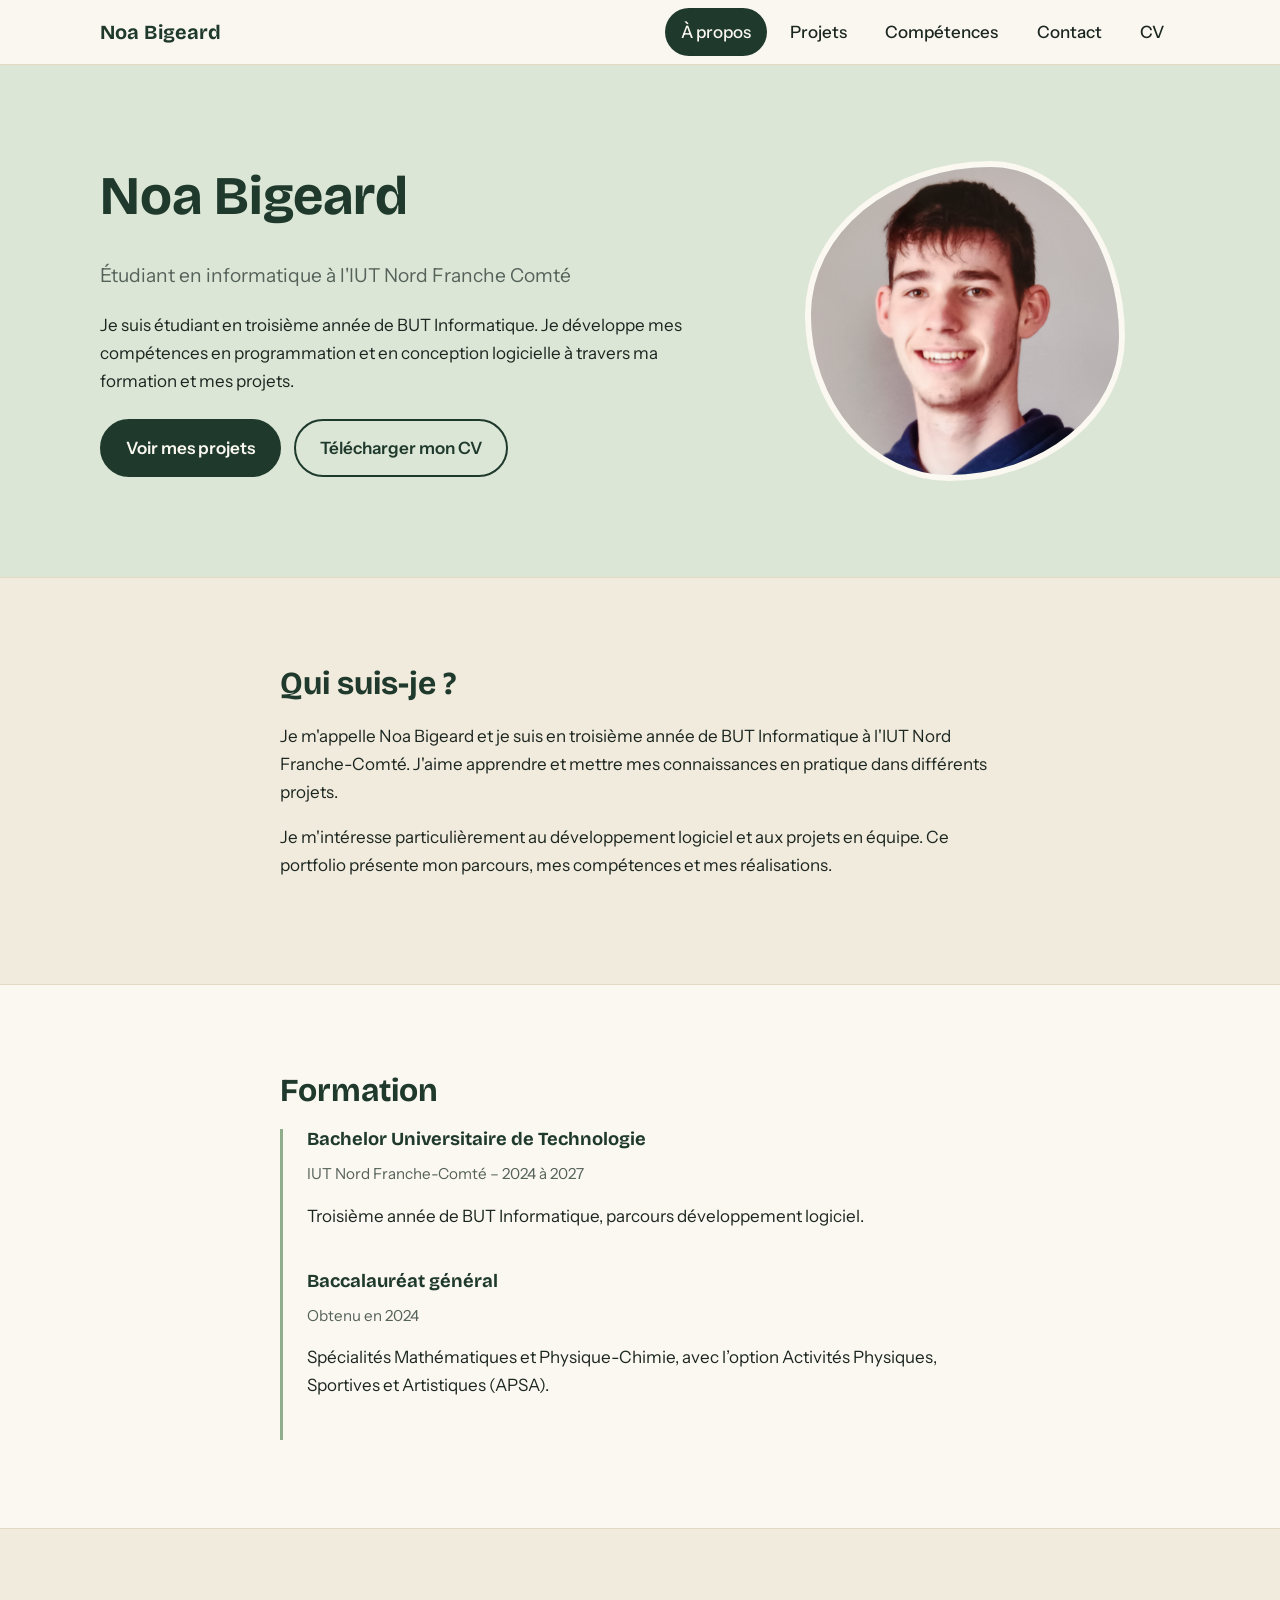
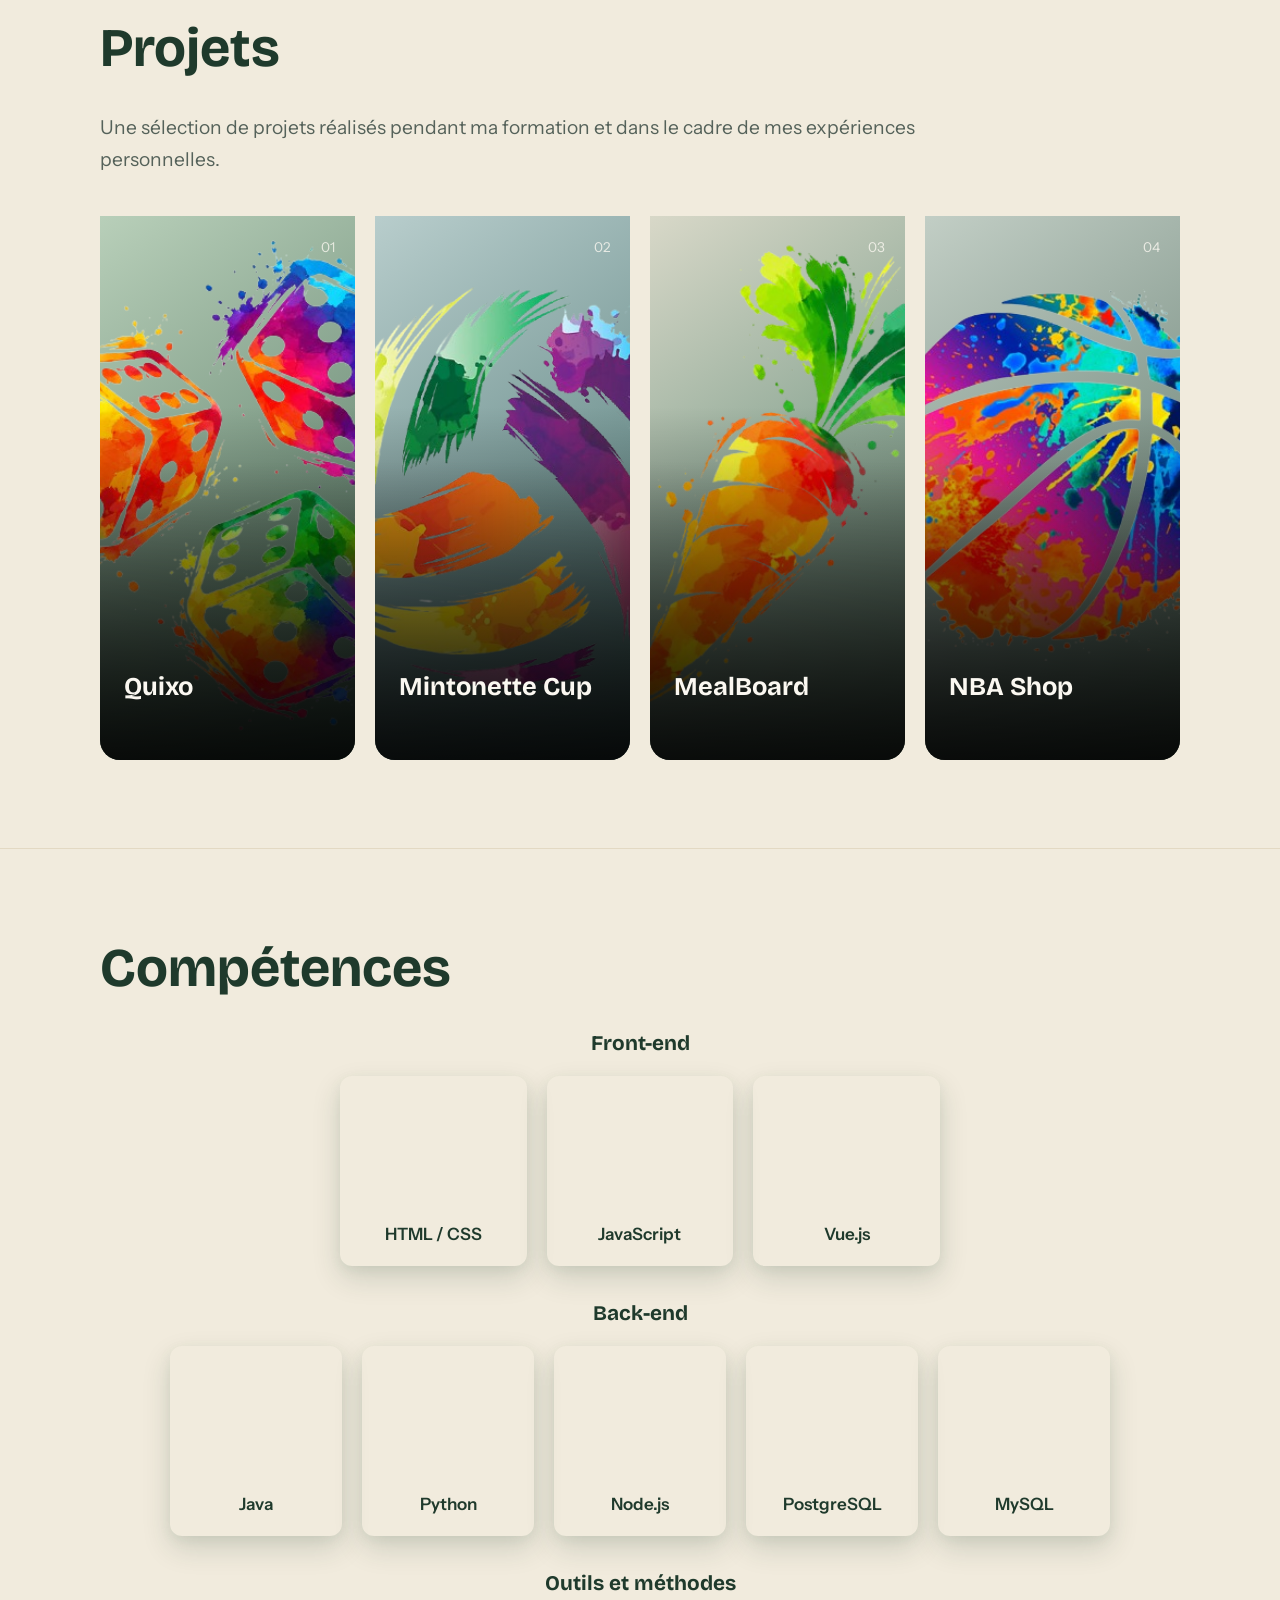
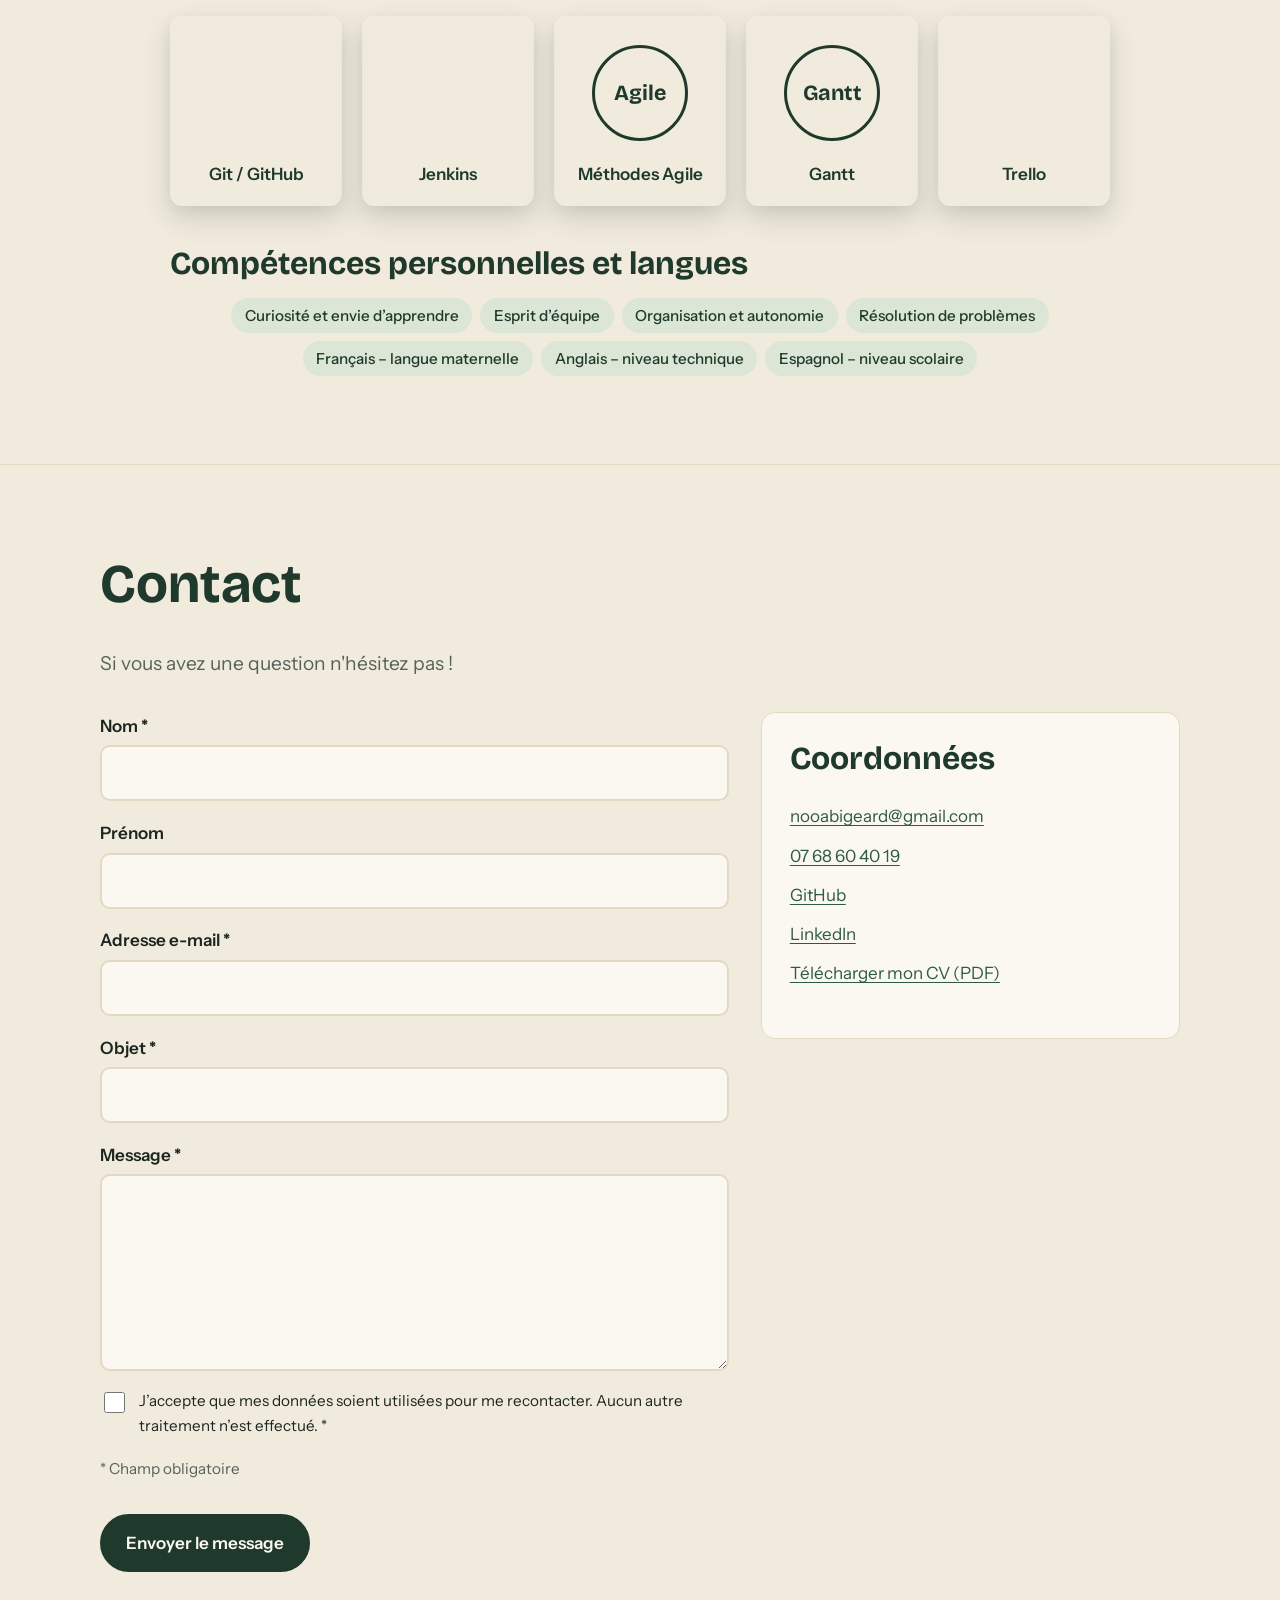
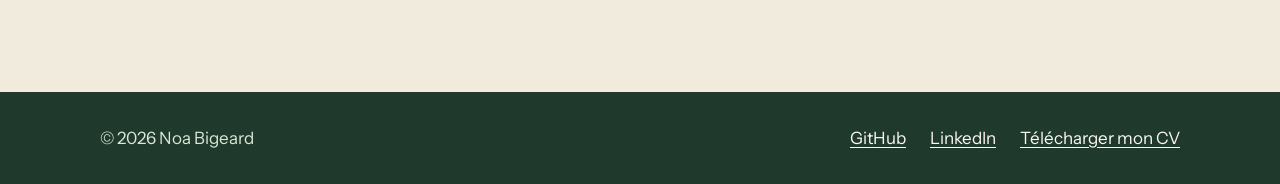
==== index.html @ 2244b765 "Portfolio" ====
<!doctype html>
<html lang="fr">
  <head>
    <meta charset="UTF-8" />
    <meta name="viewport" content="width=device-width, initial-scale=1" />
    <title>Portfolio – Noa Bigeard</title>
    <meta
      name="description"
      content="Portfolio de Noa Bigeard, étudiant en troisième année de BUT Informatique et passionné par le développement logiciel." />
    <link rel="preconnect" href="https://fonts.googleapis.com" />
    <link rel="preconnect" href="https://fonts.gstatic.com" crossorigin />
    <link
      href="https://fonts.googleapis.com/css2?family=Bricolage+Grotesque:wght@600;700&family=Instrument+Sans:wght@400;500;600&display=swap"
      rel="stylesheet" />
    <link rel="stylesheet" href="css/style.css" />
    <script src="js/main.js" defer></script>
  </head>
  <body>
    <a class="skip-link" href="#contenu">Aller au contenu</a>

    <header class="site-header">
      <div class="container header-inner">
        <a class="brand" href="#accueil">Noa Bigeard</a>
        <button
          class="nav-toggle"
          type="button"
          aria-expanded="false"
          aria-controls="menu">
          Menu
        </button>
        <nav aria-label="Navigation principale">
          <ul id="menu" class="menu">
            <li><a href="#accueil" aria-current="page">À propos</a></li>
            <li><a href="#projets">Projets</a></li>
            <li><a href="#competences">Compétences</a></li>
            <li><a href="#contact">Contact</a></li>
            <li><a href="assets/docs/cv.pdf">CV</a></li>
          </ul>
        </nav>
      </div>
    </header>

    <main id="contenu">
      <section id="accueil" class="hero">
        <div class="container hero-inner">
          <div class="hero-text">
            <h1>Noa Bigeard</h1>
            <p class="lead">
              Étudiant en informatique à l'IUT Nord Franche Comté
            </p>
            <p>
              Je suis étudiant en troisième année de BUT Informatique. Je
              développe mes compétences en programmation et en conception
              logicielle à travers ma formation et mes projets.
            </p>
            <div class="actions">
              <a class="btn" href="#projets">Voir mes projets</a>
              <a class="btn btn-secondary" href="assets/docs/cv.pdf" download
                >Télécharger mon CV</a
              >
            </div>
          </div>
          <figure class="portrait">
            <img
              src="assets/images/PhotoNoa.png"
              alt="Portrait de Noa Bigeard"
              width="320"
              height="320"
              filter="grayscale(100%)" />
          </figure>
        </div>
      </section>

      <section id="apropos" class="section">
        <div class="container narrow">
          <h2>Qui suis-je ?</h2>
          <p>
            Je m'appelle Noa Bigeard et je suis en troisième année de BUT
            Informatique à l'IUT Nord Franche-Comté. J'aime apprendre et mettre
            mes connaissances en pratique dans différents projets.
          </p>
          <p>
            Je m'intéresse particulièrement au développement logiciel et aux
            projets en équipe. Ce portfolio présente mon parcours, mes
            compétences et mes réalisations.
          </p>
        </div>
      </section>

      <section class="section section-alt">
        <div class="container narrow">
          <h2>Formation</h2>
          <ul class="timeline">
            <li>
              <h3>Bachelor Universitaire de Technologie</h3>
              <p class="meta">IUT Nord Franche-Comté – 2024 à 2027</p>
              <p>
                Troisième année de BUT Informatique, parcours développement
                logiciel.
              </p>
            </li>
            <li>
              <h3>Baccalauréat général</h3>
              <p class="meta">Obtenu en 2024</p>
              <p>
                Spécialités Mathématiques et Physique-Chimie, avec l’option
                Activités Physiques, Sportives et Artistiques (APSA).
              </p>
            </li>
          </ul>
        </div>
      </section>

      <!-- <section class="section">
      <div class="container narrow">
        <h2>Veille informatique</h2>
        <p>[Sources suivies, sujets qui t’intéressent, lien vers ton blog si tu en as un.]</p>
      </div>
    </section> -->

      <section id="projets" class="section">
        <div class="container">
          <h1>Projets</h1>
          <p class="lead">
            Une sélection de projets réalisés pendant ma formation et dans le
            cadre de mes expériences personnelles.
          </p>

          <div class="project-showcase">
            <a
              class="project-card project-card-quixo"
              href="projets.html#quixo">
              <span class="project-card-number">01</span>
              <span class="project-card-title">Quixo</span>
              <span class="project-card-link">Découvrir le projet</span>
            </a>
            <a
              class="project-card project-card-two"
              href="projets.html#projet-2">
              <span class="project-card-number">02</span>
              <span class="project-card-title">Mintonette Cup</span>
              <span class="project-card-link">Découvrir le projet</span>
            </a>
            <a
              class="project-card project-card-three"
              href="projets.html#projet-3">
              <span class="project-card-number">03</span>
              <span class="project-card-title">MealBoard</span>
              <span class="project-card-link">Découvrir le projet</span>
            </a>
            <a
              class="project-card project-card-four"
              href="projets.html#projet-4">
              <span class="project-card-number">04</span>
              <span class="project-card-title">NBA Shop</span>
              <span class="project-card-link">Découvrir le projet</span>
            </a>
          </div>
        </div>
      </section>

      <section id="competences" class="section section-alt skills-section-index">
        <div class="container">
          <h1>Compétences</h1>

          <section class="skills-category" aria-labelledby="front-end-index">
            <h2 id="front-end-index">Front-end</h2>
            <div class="skills-grid">
              <a class="skill-card" href="https://fr.wikipedia.org/wiki/HTML5" target="_blank" rel="noopener noreferrer" aria-label="HTML sur Wikipédia">
                <span class="skill-logo"><img src="https://cdn.jsdelivr.net/gh/devicons/devicon@latest/icons/html5/html5-original.svg" alt=""></span>
                <span class="skill-name">HTML / CSS</span>
              </a>
              <a class="skill-card" href="https://fr.wikipedia.org/wiki/JavaScript" target="_blank" rel="noopener noreferrer" aria-label="JavaScript sur Wikipédia">
                <span class="skill-logo"><img src="https://cdn.jsdelivr.net/gh/devicons/devicon@latest/icons/javascript/javascript-original.svg" alt=""></span>
                <span class="skill-name">JavaScript</span>
              </a>
              <a class="skill-card" href="https://fr.wikipedia.org/wiki/Vue.js" target="_blank" rel="noopener noreferrer" aria-label="Vue.js sur Wikipédia">
                <span class="skill-logo"><img src="https://cdn.jsdelivr.net/gh/devicons/devicon@latest/icons/vuejs/vuejs-original.svg" alt=""></span>
                <span class="skill-name">Vue.js</span>
              </a>
            </div>
          </section>

          <section class="skills-category" aria-labelledby="back-end-index">
            <h2 id="back-end-index">Back-end</h2>
            <div class="skills-grid skills-grid-five">
              <a class="skill-card" href="https://fr.wikipedia.org/wiki/Java_(langage)" target="_blank" rel="noopener noreferrer" aria-label="Java sur Wikipédia">
                <span class="skill-logo"><img src="https://cdn.jsdelivr.net/gh/devicons/devicon@latest/icons/java/java-original.svg" alt=""></span>
                <span class="skill-name">Java</span>
              </a>
              <a class="skill-card" href="https://fr.wikipedia.org/wiki/Python_(langage)" target="_blank" rel="noopener noreferrer" aria-label="Python sur Wikipédia">
                <span class="skill-logo"><img src="https://cdn.jsdelivr.net/gh/devicons/devicon@latest/icons/python/python-original.svg" alt=""></span>
                <span class="skill-name">Python</span>
              </a>
              <a class="skill-card" href="https://fr.wikipedia.org/wiki/Node.js" target="_blank" rel="noopener noreferrer" aria-label="Node.js sur Wikipédia">
                <span class="skill-logo"><img src="https://cdn.jsdelivr.net/gh/devicons/devicon@latest/icons/nodejs/nodejs-original.svg" alt=""></span>
                <span class="skill-name">Node.js</span>
              </a>
              <a class="skill-card" href="https://fr.wikipedia.org/wiki/PostgreSQL" target="_blank" rel="noopener noreferrer" aria-label="PostgreSQL sur Wikipédia">
                <span class="skill-logo"><img src="https://cdn.jsdelivr.net/gh/devicons/devicon@latest/icons/postgresql/postgresql-original.svg" alt=""></span>
                <span class="skill-name">PostgreSQL</span>
              </a>
              <a class="skill-card" href="https://fr.wikipedia.org/wiki/MySQL" target="_blank" rel="noopener noreferrer" aria-label="MySQL sur Wikipédia">
                <span class="skill-logo"><img src="https://cdn.jsdelivr.net/gh/devicons/devicon@latest/icons/mysql/mysql-original.svg" alt=""></span>
                <span class="skill-name">MySQL</span>
              </a>
            </div>
          </section>

          <section class="skills-category" aria-labelledby="tools-index">
            <h2 id="tools-index">Outils et méthodes</h2>
            <div class="skills-grid skills-grid-five">
              <a class="skill-card" href="https://fr.wikipedia.org/wiki/Git" target="_blank" rel="noopener noreferrer" aria-label="Git sur Wikipédia">
                <span class="skill-logo"><img src="https://cdn.jsdelivr.net/gh/devicons/devicon@latest/icons/git/git-original.svg" alt=""></span>
                <span class="skill-name">Git / GitHub</span>
              </a>
              <a class="skill-card" href="https://fr.wikipedia.org/wiki/Jenkins_(logiciel)" target="_blank" rel="noopener noreferrer" aria-label="Jenkins sur Wikipédia">
                <span class="skill-logo"><img src="https://cdn.jsdelivr.net/gh/devicons/devicon@latest/icons/jenkins/jenkins-original.svg" alt=""></span>
                <span class="skill-name">Jenkins</span>
              </a>
              <a class="skill-card" href="https://fr.wikipedia.org/wiki/M%C3%A9thode_agile" target="_blank" rel="noopener noreferrer" aria-label="Méthodes Agile sur Wikipédia">
                <span class="skill-logo"><span class="text-logo">Agile</span></span>
                <span class="skill-name">Méthodes Agile</span>
              </a>
              <a class="skill-card" href="https://fr.wikipedia.org/wiki/Diagramme_de_Gantt" target="_blank" rel="noopener noreferrer" aria-label="Diagramme de Gantt sur Wikipédia">
                <span class="skill-logo"><span class="text-logo">Gantt</span></span>
                <span class="skill-name">Gantt</span>
              </a>
              <a class="skill-card" href="https://fr.wikipedia.org/wiki/Trello" target="_blank" rel="noopener noreferrer" aria-label="Trello sur Wikipédia">
                <span class="skill-logo"><img src="https://cdn.jsdelivr.net/gh/devicons/devicon@latest/icons/trello/trello-original.svg" alt=""></span>
                <span class="skill-name">Trello</span>
              </a>
            </div>
          </section>

          <div class="personal-skills">
            <h2>Compétences personnelles et langues</h2>
            <ul class="tags">
              <li>Curiosité et envie d’apprendre</li>
              <li>Esprit d’équipe</li>
              <li>Organisation et autonomie</li>
              <li>Résolution de problèmes</li>
              <li>Français – langue maternelle</li>
              <li>Anglais – niveau technique</li>
              <li>Espagnol – niveau scolaire</li>
            </ul>
          </div>
        </div>
      </section>

      <section id="contact" class="section">
        <div class="container">
          <h1>Contact</h1>
          <p class="lead">
            Si vous avez une question n'hésitez pas !
          </p>
          <div class="contact-layout">
            <form
              class="form"
              action="https://formsubmit.co/nooabigeard@gmail.com"
              method="POST">
            <input type="hidden" name="_subject" value="Nouveau message depuis le portfolio" />
            <input type="hidden" name="_template" value="table" />
            <input type="hidden" name="_captcha" value="true" />
              <div class="field">
                <label for="nom">Nom <span aria-hidden="true">*</span></label
                ><input
                  id="nom"
                  name="nom"
                  type="text"
                  autocomplete="family-name"
                  required />
              </div>
              <div class="field">
                <label for="prenom">Prénom</label
                ><input
                  id="prenom"
                  name="prenom"
                  type="text"
                  autocomplete="given-name" />
              </div>
              <div class="field">
                <label for="email"
                  >Adresse e-mail <span aria-hidden="true">*</span></label
                ><input
                  id="email"
                  name="email"
                  type="email"
                  autocomplete="email"
                  required />
              </div>
              <div class="field">
                <label for="objet"
                  >Objet <span aria-hidden="true">*</span></label
                ><input id="objet" name="objet" type="text" required />
              </div>
              <div class="field">
                <label for="message"
                  >Message <span aria-hidden="true">*</span></label
                ><textarea
                  id="message"
                  name="message"
                  rows="6"
                  required></textarea>
              </div>
              <div class="field check">
                <input id="rgpd" name="rgpd" type="checkbox" required /><label
                  for="rgpd"
                  >J’accepte que mes données soient utilisées pour me
                  recontacter. Aucun autre traitement n’est effectué.
                  <span aria-hidden="true">*</span></label
                >
              </div>
              <p class="meta">* Champ obligatoire</p>
              <button class="btn" type="submit">Envoyer le message</button>
            </form>
            <aside class="card" aria-labelledby="coord">
              <h2 id="coord">Coordonnées</h2>
              <ul class="plain">
                <li>
                  <a href="mailto:noa.bigeard@exemple.fr"
                    >nooabigeard@gmail.com</a
                  >
                </li>
                <li><a href="tel:+33000000000">07 68 60 40 19</a></li>
                <li><a href="https://github.com/NoaBigeard">GitHub</a></li>
                <li>
                  <a href="https://www.linkedin.com/in/noa-bigeard/"
                    >LinkedIn</a
                  >
                </li>
                <li>
                  <a href="assets/docs/cv.pdf" download
                    >Télécharger mon CV (PDF)</a
                  >
                </li>
              </ul>
            </aside>
          </div>
        </div>
      </section>
    </main>

    <footer class="site-footer">
      <div class="container footer-inner">
        <p>© 2026 Noa Bigeard</p>
        <ul class="footer-links">
          <li><a href="https://github.com/NoaBigeard">GitHub</a></li>
          <li><a href="https://www.linkedin.com/in/noa-bigeard/">LinkedIn</a></li>
          <li><a href="assets/docs/cv.pdf" download>Télécharger mon CV</a></li>
        </ul>
      </div>
    </footer>
  </body>
</html>
---- css/style.css ----
/* ===== Variables : palette vert + beige ===== */
:root {
  --beige: #f1ebdd; /* fond principal */
  --offwhite: #fbf8f1; /* surfaces / cartes */
  --sand: #e3d9c3; /* bordures, fond alterné */
  --green-900: #1f3a2c; /* vert profond (titres, boutons) */
  --green-700: #2f5a43; /* liens */
  --green-400: #8fae8b; /* vert sauge (accents) */
  --green-100: #dbe6d6; /* vert très clair */
  --ink: #1c2620; /* texte */
  --ink-soft: #55625a; /* texte secondaire */

  --font-title: "Bricolage Grotesque", "Trebuchet MS", system-ui, sans-serif;
  --font-body:
    "Instrument Sans", system-ui, -apple-system, "Segoe UI", sans-serif;

  --radius: 14px;
  --maxw: 1080px;
  --maxw-narrow: 720px;
}

/* ===== Base ===== */
*,
*::before,
*::after {
  box-sizing: border-box;
}
html {
  scroll-behavior: smooth;
  scroll-padding-top: 4.5rem;
}
section[id] {
  scroll-margin-top: 0;
}
body {
  margin: 0;
  font-family: var(--font-body);
  font-size: 1.0625rem;
  line-height: 1.65;
  color: var(--ink);
  background: var(--beige);
}
img {
  max-width: 100%;
  height: auto;
  display: block;
}
h1,
h2,
h3 {
  font-family: var(--font-title);
  color: var(--green-900);
  line-height: 1.15;
  margin: 0 0 0.6em;
  text-align: left;
}
h1 {
  font-size: clamp(2.2rem, 5vw, 3.4rem);
}
h2 {
  font-size: clamp(1.5rem, 3vw, 2rem);
}
h3 {
  font-size: 1.15rem;
  margin-top: 1.4em;
}
p {
  margin: 0 0 1em;
  max-width: 68ch;
}
ul {
  padding-left: 1.2rem;
  margin: 0 0 1em;
}
.lead {
  font-size: 1.2rem;
  color: var(--ink-soft);
}
.meta {
  color: var(--ink-soft);
  font-size: 0.95rem;
}

/* Seuls les liens sont soulignés */
a {
  color: var(--green-700);
  text-decoration: underline;
  text-underline-offset: 3px;
}
a:hover {
  color: var(--green-900);
}
:focus-visible {
  outline: 3px solid var(--green-700);
  outline-offset: 3px;
  border-radius: 4px;
}

.container {
  width: min(100% - 2.5rem, var(--maxw));
  margin-inline: auto;
}
.narrow {
  width: min(100% - 2.5rem, var(--maxw-narrow));
}

.skip-link {
  position: absolute;
  left: 1rem;
  top: -4rem;
  z-index: 100;
  background: var(--green-900);
  color: var(--offwhite);
  padding: 0.6rem 1rem;
  border-radius: 8px;
}
.skip-link:focus {
  top: 1rem;
}

/* ===== Header : menu flottant ===== */
.site-header {
  position: sticky;
  top: 0;
  z-index: 50;
  background: color-mix(in srgb, var(--offwhite) 92%, transparent);
  backdrop-filter: blur(8px);
  border-bottom: 1px solid var(--sand);
}
.header-inner {
  display: flex;
  align-items: center;
  justify-content: space-between;
  min-height: 4rem;
  gap: 1rem;
}
.brand {
  font-family: var(--font-title);
  font-weight: 700;
  font-size: 1.25rem;
  color: var(--green-900);
  text-decoration: none;
}
.menu {
  list-style: none;
  display: flex;
  gap: 0.4rem;
  margin: 0;
  padding: 0;
}
.menu a {
  display: block;
  padding: 0.6rem 1rem;
  border-radius: 999px;
  color: var(--ink);
  text-decoration: none;
  font-weight: 500;
}
.menu a:hover {
  background: var(--green-100);
}
.menu a[aria-current="page"] {
  background: var(--green-900);
  color: var(--offwhite);
}
.nav-toggle {
  display: none;
  font: inherit;
  font-weight: 600;
  cursor: pointer;
  background: var(--green-900);
  color: var(--offwhite);
  border: 0;
  border-radius: 999px;
  padding: 0.6rem 1.1rem;
  min-height: 44px;
}

/* ===== Sections ===== */
.section {
  padding: clamp(3rem, 7vw, 5.5rem) 0;
}
.section-alt {
  background: var(--offwhite);
  border-block: 1px solid var(--sand);
}

/* Hero (À propos) */
.hero {
  padding: clamp(3rem, 8vw, 6rem) 0;
  background: var(--green-100);
  border-bottom: 1px solid var(--sand);
}
.hero-inner {
  display: grid;
  grid-template-columns: 1.4fr 1fr;
  gap: 3rem;
  align-items: center;
}
.portrait {
  margin: 0;
  justify-self: center;
}
.portrait img {
  width: min(320px, 70vw);
  aspect-ratio: 1;
  object-fit: cover;
  border-radius: 58% 42% 55% 45% / 48% 55% 45% 52%; /* forme organique */
  background: var(--green-400);
  border: 6px solid var(--offwhite);
}

/* Boutons */
.actions {
  display: flex;
  flex-wrap: wrap;
  gap: 0.8rem;
  margin-top: 1.5rem;
}
.btn {
  display: inline-block;
  font: inherit;
  font-weight: 600;
  cursor: pointer;
  background: var(--green-900);
  color: var(--offwhite);
  padding: 0.8rem 1.5rem;
  min-height: 44px;
  border-radius: 999px;
  border: 2px solid var(--green-900);
  text-decoration: none;
}
.btn:hover {
  background: var(--green-700);
  border-color: var(--green-700);
  color: var(--offwhite);
}
.btn-secondary {
  background: transparent;
  color: var(--green-900);
}
.btn-secondary:hover {
  background: var(--green-900);
  color: var(--offwhite);
}

/* Parcours */
.timeline {
  list-style: none;
  padding: 0;
  margin: 0;
  border-left: 3px solid var(--green-400);
}
.timeline li {
  padding: 0 0 1.5rem 1.5rem;
}
.timeline h3 {
  margin-top: 0;
}

/* Cartes & grille */
.grid {
  display: grid;
  grid-template-columns: repeat(auto-fit, minmax(280px, 1fr));
  gap: 1.5rem;
  margin-top: 2rem;
}
.card {
  background: var(--offwhite);
  border: 1px solid var(--sand);
  border-radius: var(--radius);
  padding: 1.75rem;
}
.card h3:first-of-type {
  margin-top: 1.2em;
}
.plain {
  list-style: none;
  padding: 0;
}
.plain li {
  padding: 0.35rem 0;
}

/* Compétences */
.competencies-page {
  background: #080b12;
  color: #eef1f7;
}
.competencies-page .site-header {
  background: rgba(8, 11, 18, 0.92);
  border-bottom-color: #171c29;
}
.competencies-page .brand,
.competencies-page .menu a {
  color: #eef1f7;
}
.competencies-page .menu a:hover,
.competencies-page .menu a[aria-current="page"] {
  background: #202738;
}
.skills-section {
  min-height: calc(100vh - 4rem);
  padding-top: 1.5rem;
}
.skills-section h1 {
  margin-bottom: 2.5rem;
  color: #eef1f7;
  font-size: clamp(2.5rem, 6vw, 4.5rem);
  letter-spacing: -0.04em;
}
.skills-category {
  margin: 0 auto 2.5rem;
  text-align: center;
}
.skills-category h2 {
  margin-bottom: 1.25rem;
  color: #eef1f7;
  font-size: 1.3rem;
  text-align: center;
}
.skills-grid {
  display: grid;
  grid-template-columns: repeat(5, minmax(130px, 1fr));
  gap: 1.25rem;
  max-width: 940px;
  margin-inline: auto;
}
.skills-category:last-child .skills-grid {
  grid-template-columns: repeat(5, minmax(130px, 1fr));
  max-width: 940px;
}
.skills-category:last-child .skill-card:nth-child(6) {
  grid-column: 3;
}
.skill-card {
  display: flex;
  min-height: 190px;
  flex-direction: column;
  align-items: center;
  justify-content: center;
  gap: 1.1rem;
  padding: 1.25rem 0.75rem;
  color: #eef1f7;
  border: 1px solid transparent;
  border-radius: 12px;
  background: transparent;
  text-decoration: none;
  transition:
    background 180ms ease,
    border-color 180ms ease,
    transform 180ms ease;
}
.skill-card:hover,
.skill-card:focus-visible {
  color: #fff;
  background: #111522;
  border-color: #242b3d;
  transform: translateY(-5px);
}
.skill-logo {
  display: grid;
  height: 110px;
  place-items: center;
}
.skill-logo img {
  width: 96px;
  max-height: 110px;
  object-fit: contain;
  filter: drop-shadow(0 8px 12px rgba(0, 0, 0, 0.35));
  transition: transform 180ms ease;
}
.skill-card:hover .skill-logo img,
.skill-card:focus-visible .skill-logo img {
  transform: scale(1.06);
}
.skill-name {
  font-weight: 600;
  line-height: 1;
}
.skills-section-index {
  background: var(--beige);
  color: var(--ink);
  border-block: 1px solid var(--sand);
}
.skills-section-index h1,
.skills-section-index .skills-category h2,
.skills-section-index .personal-skills h2 {
  color: var(--green-900);
}
.skills-section-index .skills-category {
  margin-bottom: 2.25rem;
}
.skills-section-index .skills-category:first-of-type .skills-grid {
  grid-template-columns: repeat(3, minmax(130px, 1fr));
  max-width: 600px;
}
.skills-section-index .skill-card {
  color: var(--green-900);
  box-shadow:
    0 0.75rem 1.8rem rgba(31, 58, 44, 0.16),
    0 0.25rem 0.65rem rgba(143, 174, 139, 0.12);
}
.skills-section-index .skill-card:hover,
.skills-section-index .skill-card:focus-visible {
  color: var(--green-900);
  background: var(--offwhite);
  border-color: var(--sand);
}
.text-logo {
  display: grid;
  width: 96px;
  height: 96px;
  place-items: center;
  border: 3px solid var(--green-900);
  border-radius: 50%;
  font-family: var(--font-title);
  font-size: 1.35rem;
  font-weight: 700;
}
.personal-skills {
  max-width: 940px;
  margin: 2.5rem auto 0;
  text-align: left;
}
.personal-skills h2 {
  margin-bottom: 1rem;
}
.personal-skills .tags {
  justify-content: center;
  margin: 0;
}

/* Étiquettes (technologies, compétences) */
.tags {
  list-style: none;
  padding: 0;
  display: flex;
  flex-wrap: wrap;
  gap: 0.5rem;
}
.tags li {
  background: var(--green-100);
  color: var(--green-900);
  padding: 0.3rem 0.85rem;
  border-radius: 999px;
  font-size: 0.95rem;
  font-weight: 500;
}

/* Projets */
.projects {
  display: grid;
  gap: 2.5rem;
  margin-top: 2.5rem;
}
.project {
  display: grid;
  grid-template-columns: 1fr 1.2fr;
  gap: 2rem;
  background: var(--offwhite);
  border: 1px solid var(--sand);
  border-radius: var(--radius);
  overflow: hidden;
}
.project-img {
  width: 100%;
  height: 100%;
  min-height: 0;
  object-fit: contain;
  background: var(--green-100);
}
.project-carousel {
  position: relative;
  align-self: stretch;
  width: 100%;
  min-height: 240px;
  background: var(--green-100);
}
.carousel-track {
  height: 100%;
}
.carousel-slide {
  display: none;
}
.carousel-slide.is-active {
  display: block;
}
.carousel-button {
  position: absolute;
  top: 50%;
  display: grid;
  place-items: center;
  width: 2.5rem;
  height: 2.5rem;
  padding: 0;
  border: 0;
  border-radius: 50%;
  background: rgba(31, 58, 44, 0.85);
  color: var(--offwhite);
  font-size: 1.8rem;
  line-height: 1;
  cursor: pointer;
  transform: translateY(-50%);
}
.carousel-button:hover {
  background: var(--green-900);
}
.carousel-previous {
  left: 1rem;
}
.carousel-next {
  right: 1rem;
}
.carousel-dots {
  position: absolute;
  right: 0;
  bottom: 1rem;
  left: 0;
  display: flex;
  justify-content: center;
  gap: 0.45rem;
}
.carousel-dot {
  width: 0.7rem;
  height: 0.7rem;
  padding: 0;
  border: 2px solid var(--offwhite);
  border-radius: 50%;
  background: transparent;
  cursor: pointer;
}
.carousel-dot.is-active {
  background: var(--offwhite);
}
.project-body {
  padding: 2rem 2rem 2rem 0;
}
.project-body h2 {
  margin-bottom: 0.2em;
}

/* Présentation verticale des projets sur la page d'accueil */
.project-showcase {
  display: flex;
  gap: 1.25rem;
  min-height: 34rem;
  margin-top: 2.5rem;
}
.project-card {
  position: relative;
  display: flex;
  flex: 1 1 0;
  flex-direction: column;
  justify-content: flex-end;
  min-width: 0;
  overflow: hidden;
  padding: 1.5rem;
  color: var(--offwhite);
  border-radius: 0 0 1.25rem 1.25rem;
  text-decoration: none;
  isolation: isolate;
  transition:
    flex-grow 0.35s ease,
    transform 0.35s ease;
}
.project-card::before {
  position: absolute;
  z-index: -2;
  inset: 0;
  content: "";
  background-image:
    linear-gradient(transparent 35%, rgba(0, 0, 0, 0.72)), var(--card-image),
    var(--card-background);
  background-position: center;
  background-size: cover;
}
.project-card::after {
  position: absolute;
  z-index: -1;
  inset: 45% 0 0;
  content: "";
  background: linear-gradient(transparent, rgba(0, 0, 0, 0.7));
}
.project-card:hover,
.project-card:focus-visible {
  flex-grow: 1.35;
  color: var(--offwhite);
  transform: translateY(-0.5rem);
}
.project-card-number {
  position: absolute;
  top: 1.25rem;
  right: 1.25rem;
  font-size: 0.85rem;
  opacity: 0.8;
}
.project-card-title {
  font-family: var(--font-title);
  font-size: clamp(1rem, 2vw, 1.65rem);
  font-weight: 700;
  white-space: nowrap;
}
.project-card-link {
  margin-top: 0.35rem;
  font-size: 0.85rem;
  opacity: 0;
  transform: translateY(0.5rem);
  transition:
    opacity 0.25s ease,
    transform 0.25s ease;
}
.project-card:hover .project-card-link,
.project-card:focus-visible .project-card-link {
  opacity: 1;
  transform: translateY(0);
}
.project-card-quixo {
  --card-image: url("../assets/images/projetQuixo.png");
  --card-background: linear-gradient(145deg, #b8cfb9, #789681 58%, #4f705e);
}
.project-card-two {
  --card-image: url("../assets/images/projetMintonette.png");
  --card-background: linear-gradient(145deg, #b8cdcc, #789997 55%, #4f716f);
}
.project-card-three {
  --card-image: url("../assets/images/projetMeal.png");
  --card-background: linear-gradient(145deg, #d8d8c8, #91aa98 48%, #617b6a);
}
.project-card-four {
  --card-image: url("../assets/images/projetNBAShop.png");
  --card-background: linear-gradient(145deg, #c2cec5, #879b90 52%, #5d7666);
}


/* Contact */
.contact-layout {
  display: grid;
  grid-template-columns: 1.5fr 1fr;
  gap: 2rem;
  margin-top: 2rem;
  align-items: start;
}
.form {
  display: grid;
  gap: 1.1rem;
}
.field {
  display: grid;
  gap: 0.35rem;
}
.field label {
  font-weight: 600;
}
input[type="text"],
input[type="email"],
textarea {
  font: inherit;
  color: var(--ink);
  width: 100%;
  background: var(--offwhite);
  border: 2px solid var(--sand);
  border-radius: 10px;
  padding: 0.75rem 0.9rem;
}
input:focus,
textarea:focus {
  border-color: var(--green-700);
  outline: none;
  box-shadow: 0 0 0 3px var(--green-100);
}
.field.check {
  grid-template-columns: auto 1fr;
  align-items: start;
  gap: 0.7rem;
}
.field.check input {
  width: 1.3rem;
  height: 1.3rem;
  margin-top: 0.25rem;
  accent-color: var(--green-700);
}
.field.check label {
  font-weight: 400;
  font-size: 0.95rem;
}
.form .btn {
  justify-self: start;
}

/* Footer */
.site-footer {
  background: var(--green-900);
  color: var(--green-100);
  padding: 2rem 0;
  margin-top: 2rem;
}
.footer-inner {
  display: flex;
  flex-wrap: wrap;
  justify-content: space-between;
  gap: 1rem;
  align-items: center;
}
.footer-inner p {
  margin: 0;
}
.footer-links {
  list-style: none;
  display: flex;
  flex-wrap: wrap;
  gap: 1.5rem;
  margin: 0;
  padding: 0;
}
.site-footer a {
  color: var(--offwhite);
}
.site-footer a:hover {
  color: var(--green-400);
}

/* ===== Responsive ===== */
@media (max-width: 820px) {
  .nav-toggle {
    display: inline-block;
  }
  .competencies-page .nav-toggle {
    background: #202738;
  }
  .site-header nav {
    position: absolute;
    left: 0;
    right: 0;
    top: 100%;
    background: var(--offwhite);
    border-bottom: 1px solid var(--sand);
    display: none;
  }
  .site-header nav.open {
    display: block;
  }
  .menu {
    flex-direction: column;
    padding: 0.75rem 1.25rem 1.25rem;
  }
  .menu a {
    padding: 0.9rem 1rem;
  }
  .hero-inner,
  .project,
  .contact-layout {
    grid-template-columns: 1fr;
  }
  .hero-inner {
    gap: 2rem;
  }
  .portrait {
    order: -1;
  }
  .project-body {
    padding: 0 1.5rem 1.75rem;
  }
  .project-img {
    min-height: 0;
  }
  .project-carousel {
    height: clamp(220px, 58vw, 360px);
  }
  .project-showcase {
    display: grid;
    grid-template-columns: repeat(2, 1fr);
    min-height: 0;
  }
  .project-card {
    min-height: 22rem;
  }
  .project-card:last-child {
    grid-column: span 2;
  }
  .skills-section h1 {
    margin-bottom: 2rem;
  }
  .skills-grid,
  .skills-category:last-child .skills-grid {
    grid-template-columns: repeat(2, minmax(110px, 1fr));
  }
  .skill-card {
    min-height: 150px;
  }
  .skill-logo {
    height: 82px;
  }
  .skill-logo img {
    width: 76px;
  }
  .skills-category:last-child .skill-card:nth-child(6) {
    grid-column: 1 / -1;
    width: 50%;
    justify-self: center;
  }
}

@media (max-width: 420px) {
  .skills-grid,
  .skills-category:last-child .skills-grid {
    grid-template-columns: repeat(2, minmax(90px, 1fr));
    gap: 0.5rem;
  }
  .skill-card {
    min-height: 135px;
  }
}

@media (prefers-reduced-motion: reduce) {
  html {
    scroll-behavior: auto;
  }
  *,
  *::before,
  *::after {
    transition: none !important;
    animation: none !important;
  }
}
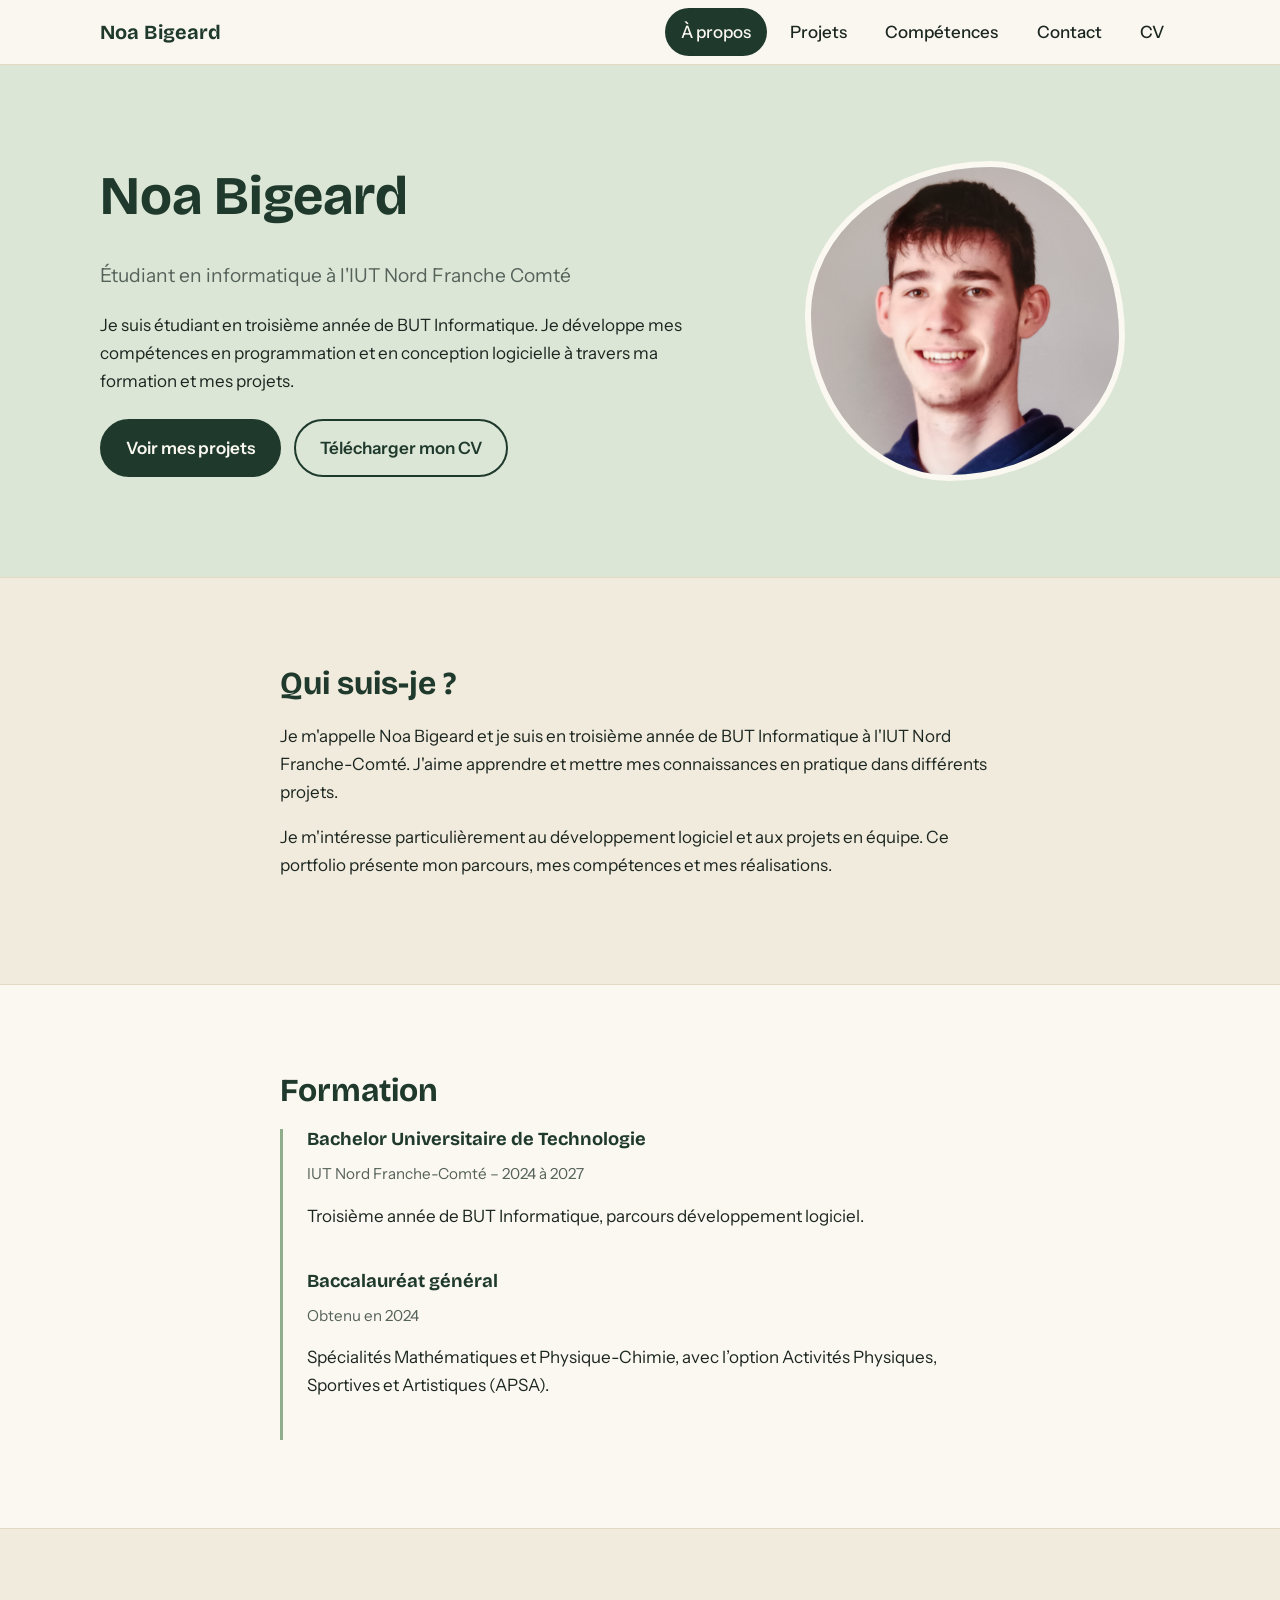
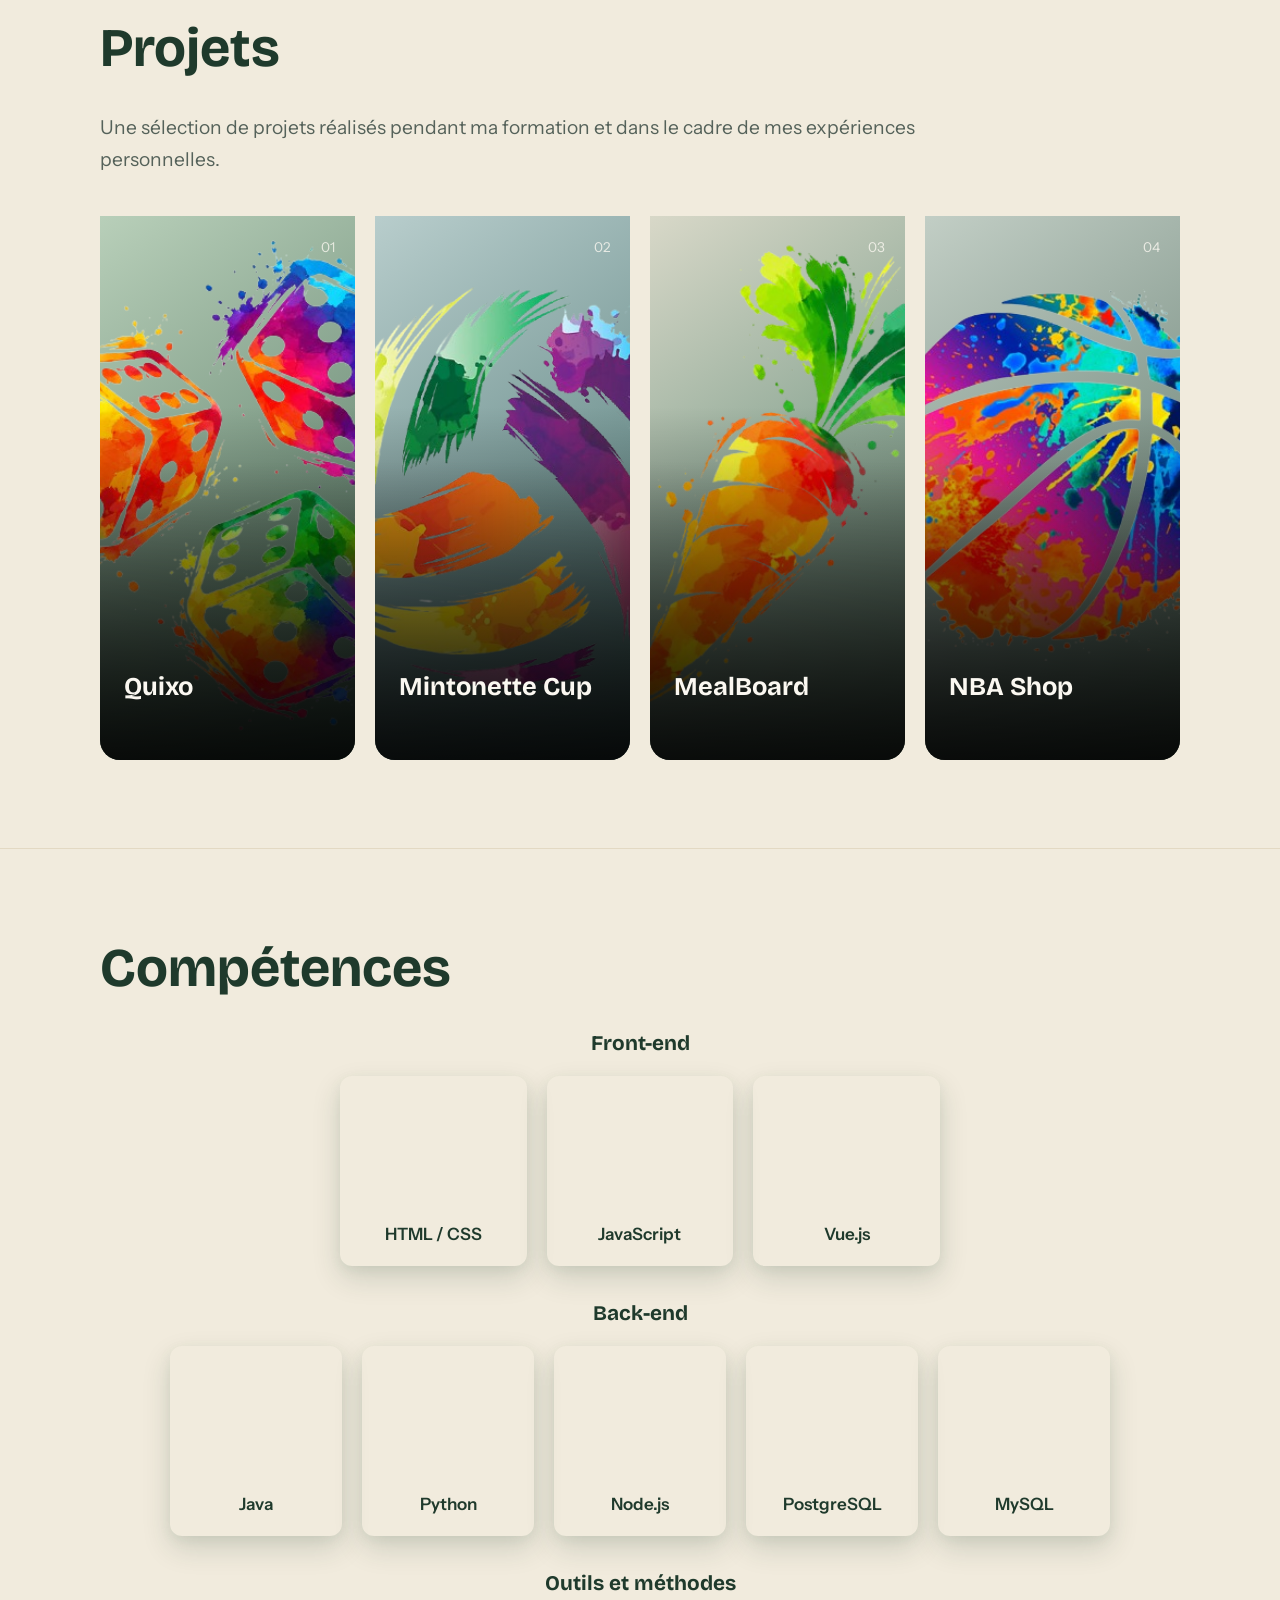
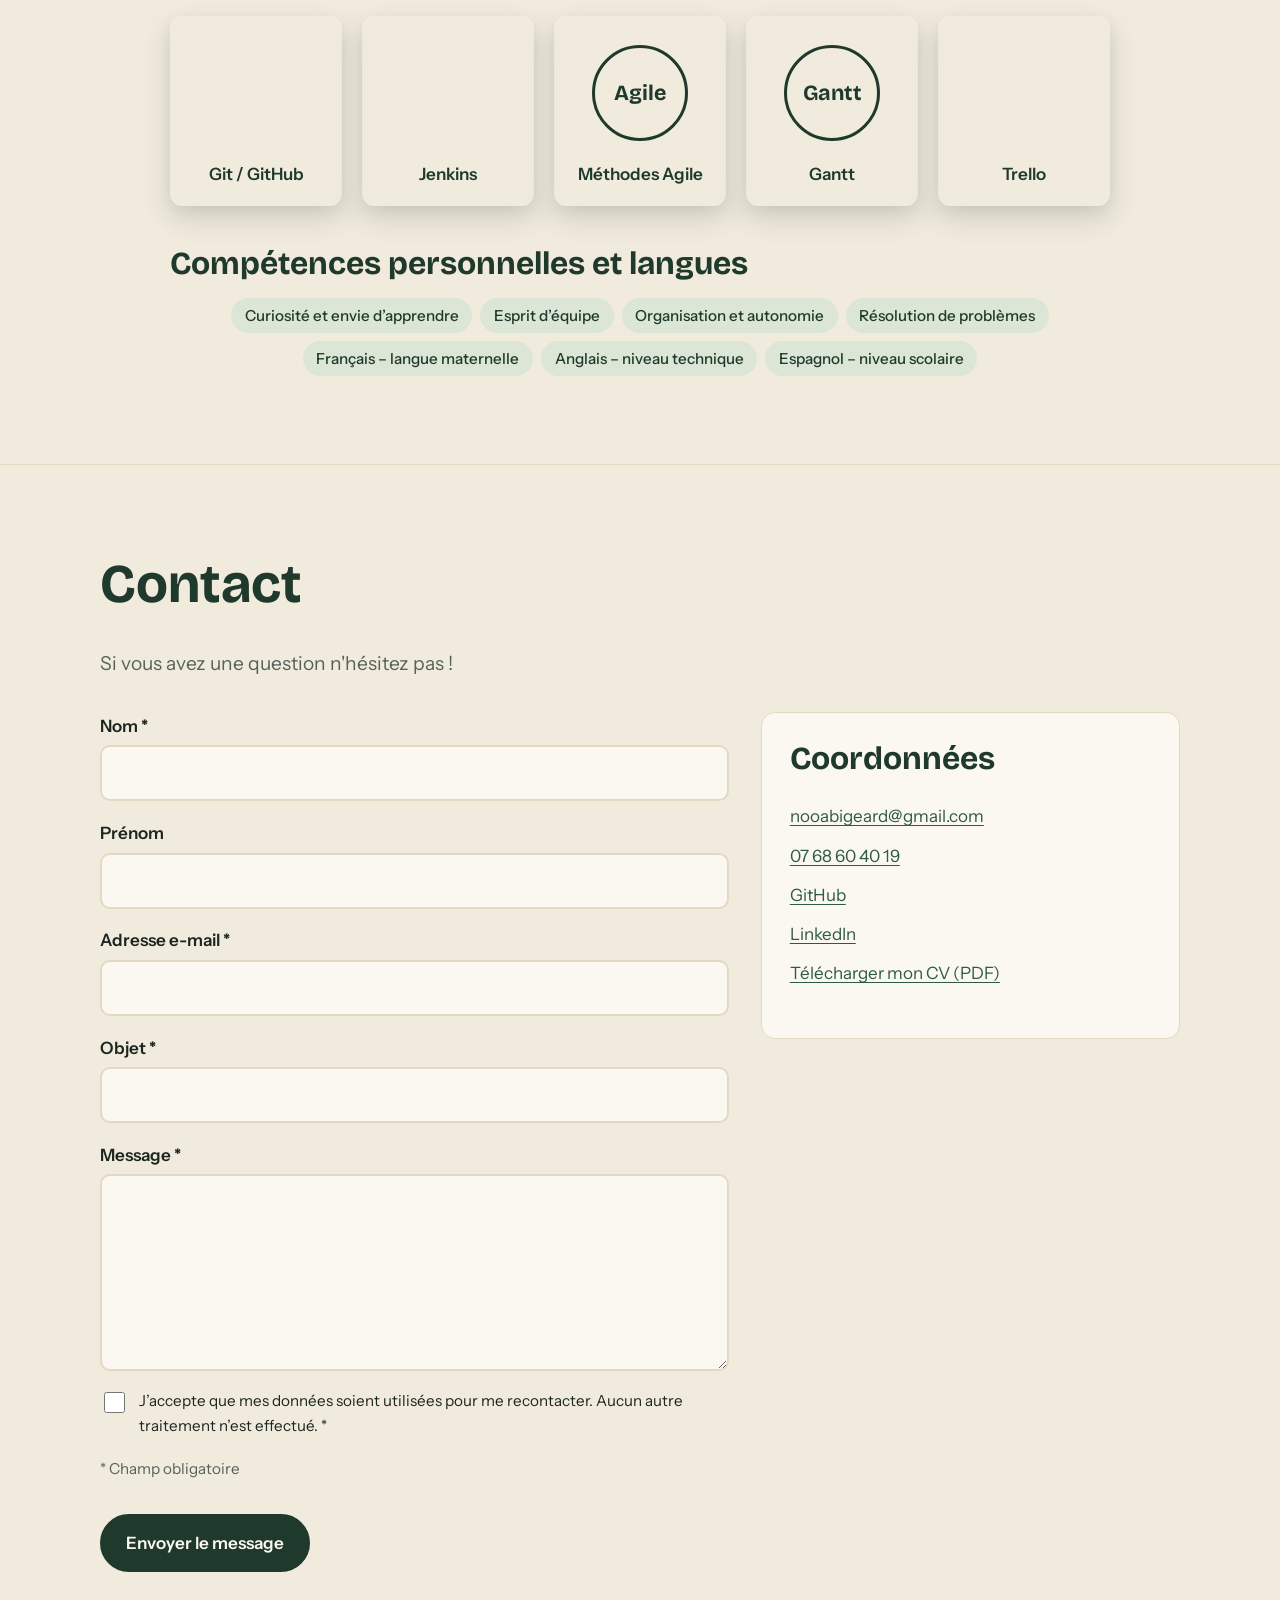
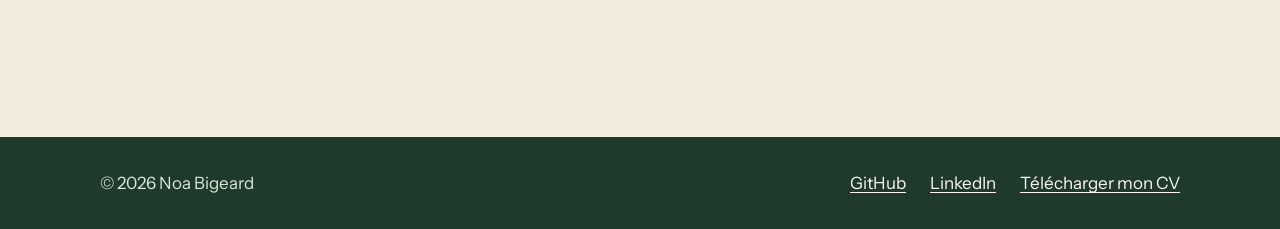
==== commit d8e7f31f: "Portfolio" ====
--- a/index.html
+++ b/index.html
@@ -257,15 +257,17 @@
           <div class="contact-layout">
             <form
               class="form"
-              action="https://formsubmit.co/nooabigeard@gmail.com"
+              id="contact-form"
+              action="https://api.web3forms.com/submit"
               method="POST">
-            <input type="hidden" name="_subject" value="Nouveau message depuis le portfolio" />
-            <input type="hidden" name="_template" value="table" />
-            <input type="hidden" name="_captcha" value="true" />
+              <input type="hidden" name="access_key" value="2ee03468-c5e9-4a2b-8cf9-9371ff095dca" />
+              <input type="hidden" name="subject" value="Nouveau message depuis le portfolio" />
+              <input type="hidden" name="from_name" value="Portfolio Noa Bigeard" />
+              <input type="checkbox" name="botcheck" style="display:none" tabindex="-1" autocomplete="off" />
               <div class="field">
                 <label for="nom">Nom <span aria-hidden="true">*</span></label
-                ><input
-                  id="nom"
+                ><input 
+                  id="nom"  
                   name="nom"
                   type="text"
                   autocomplete="family-name"
@@ -313,6 +315,7 @@
               </div>
               <p class="meta">* Champ obligatoire</p>
               <button class="btn" type="submit">Envoyer le message</button>
+              <p class="form-status" role="status" aria-live="polite"></p>
             </form>
             <aside class="card" aria-labelledby="coord">
               <h2 id="coord">Coordonnées</h2>
--- a/css/style.css
+++ b/css/style.css
@@ -687,6 +687,17 @@
 .form .btn {
   justify-self: start;
 }
+.form-status {
+  min-height: 1.65em;
+  margin: 0;
+  font-weight: 600;
+}
+.form-status.is-success {
+  color: var(--green-700);
+}
+.form-status.is-error {
+  color: #a33a32;
+}
 
 /* Footer */
 .site-footer {
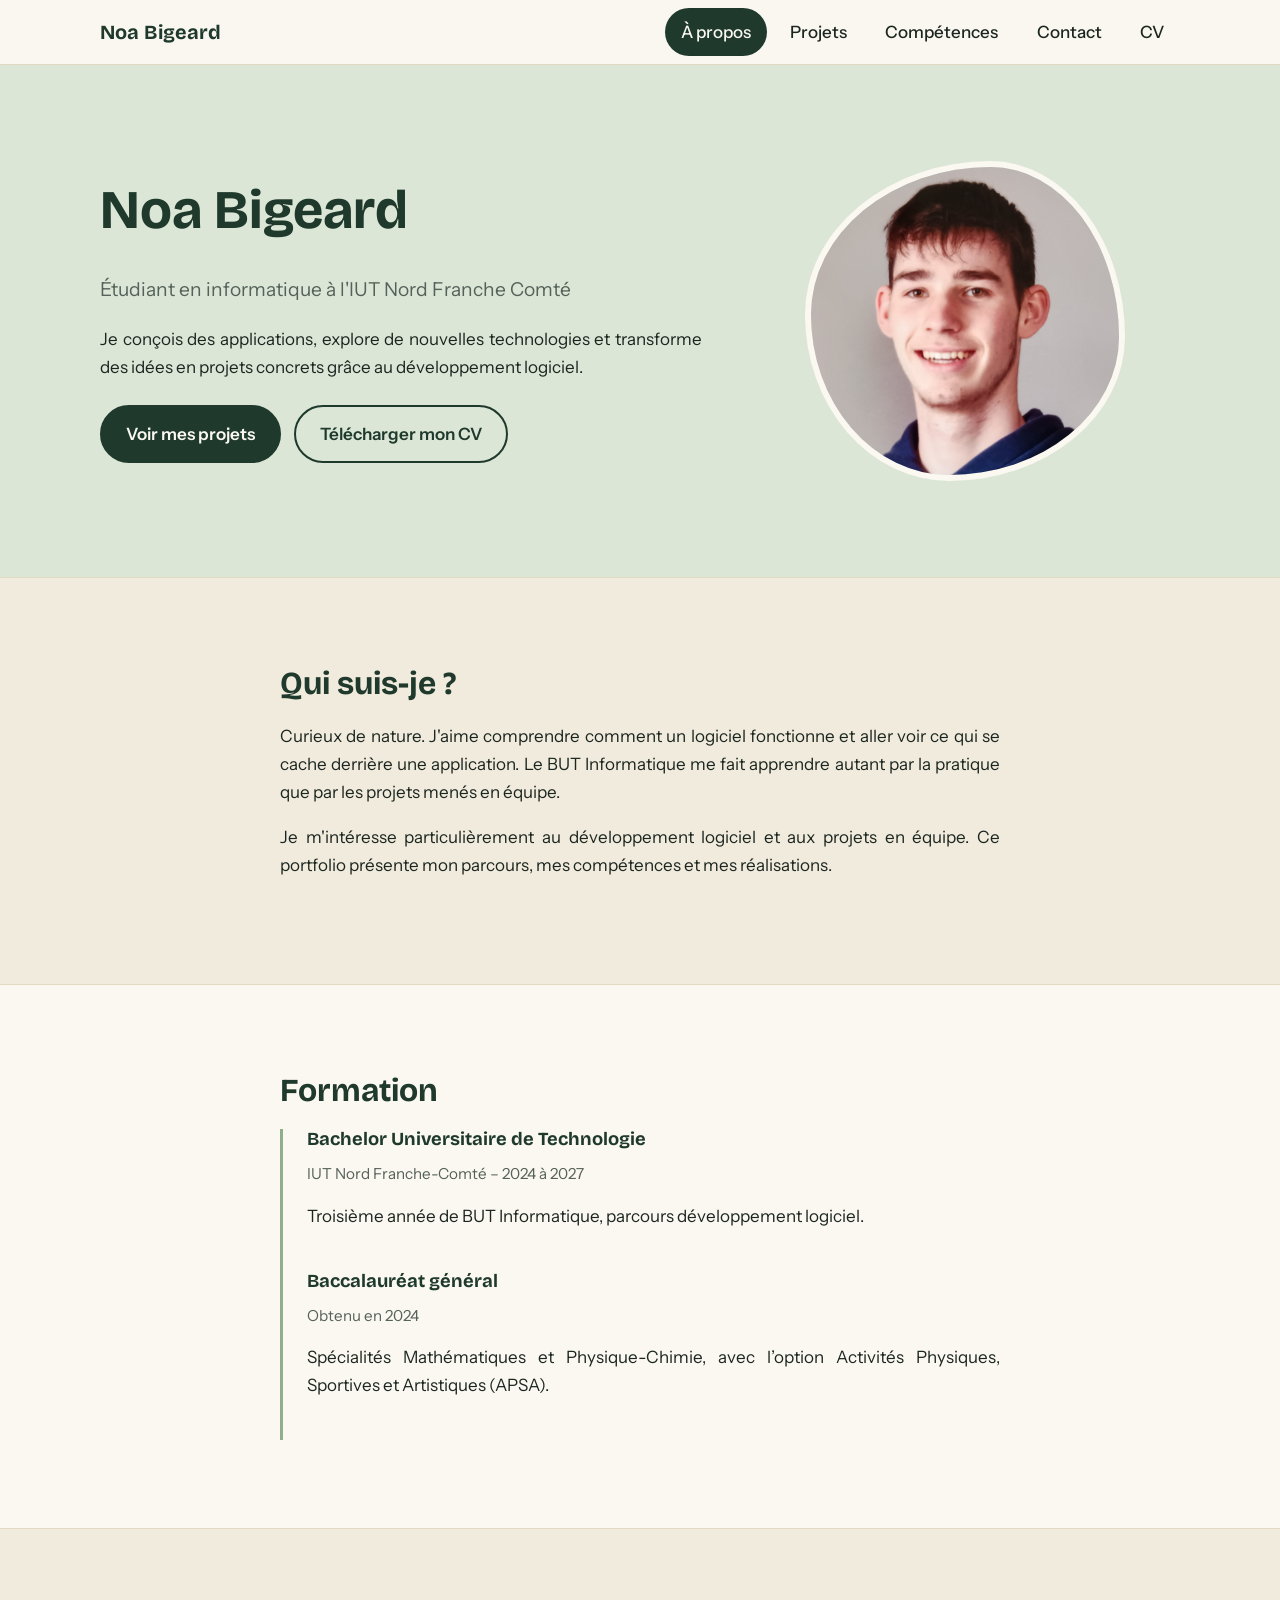
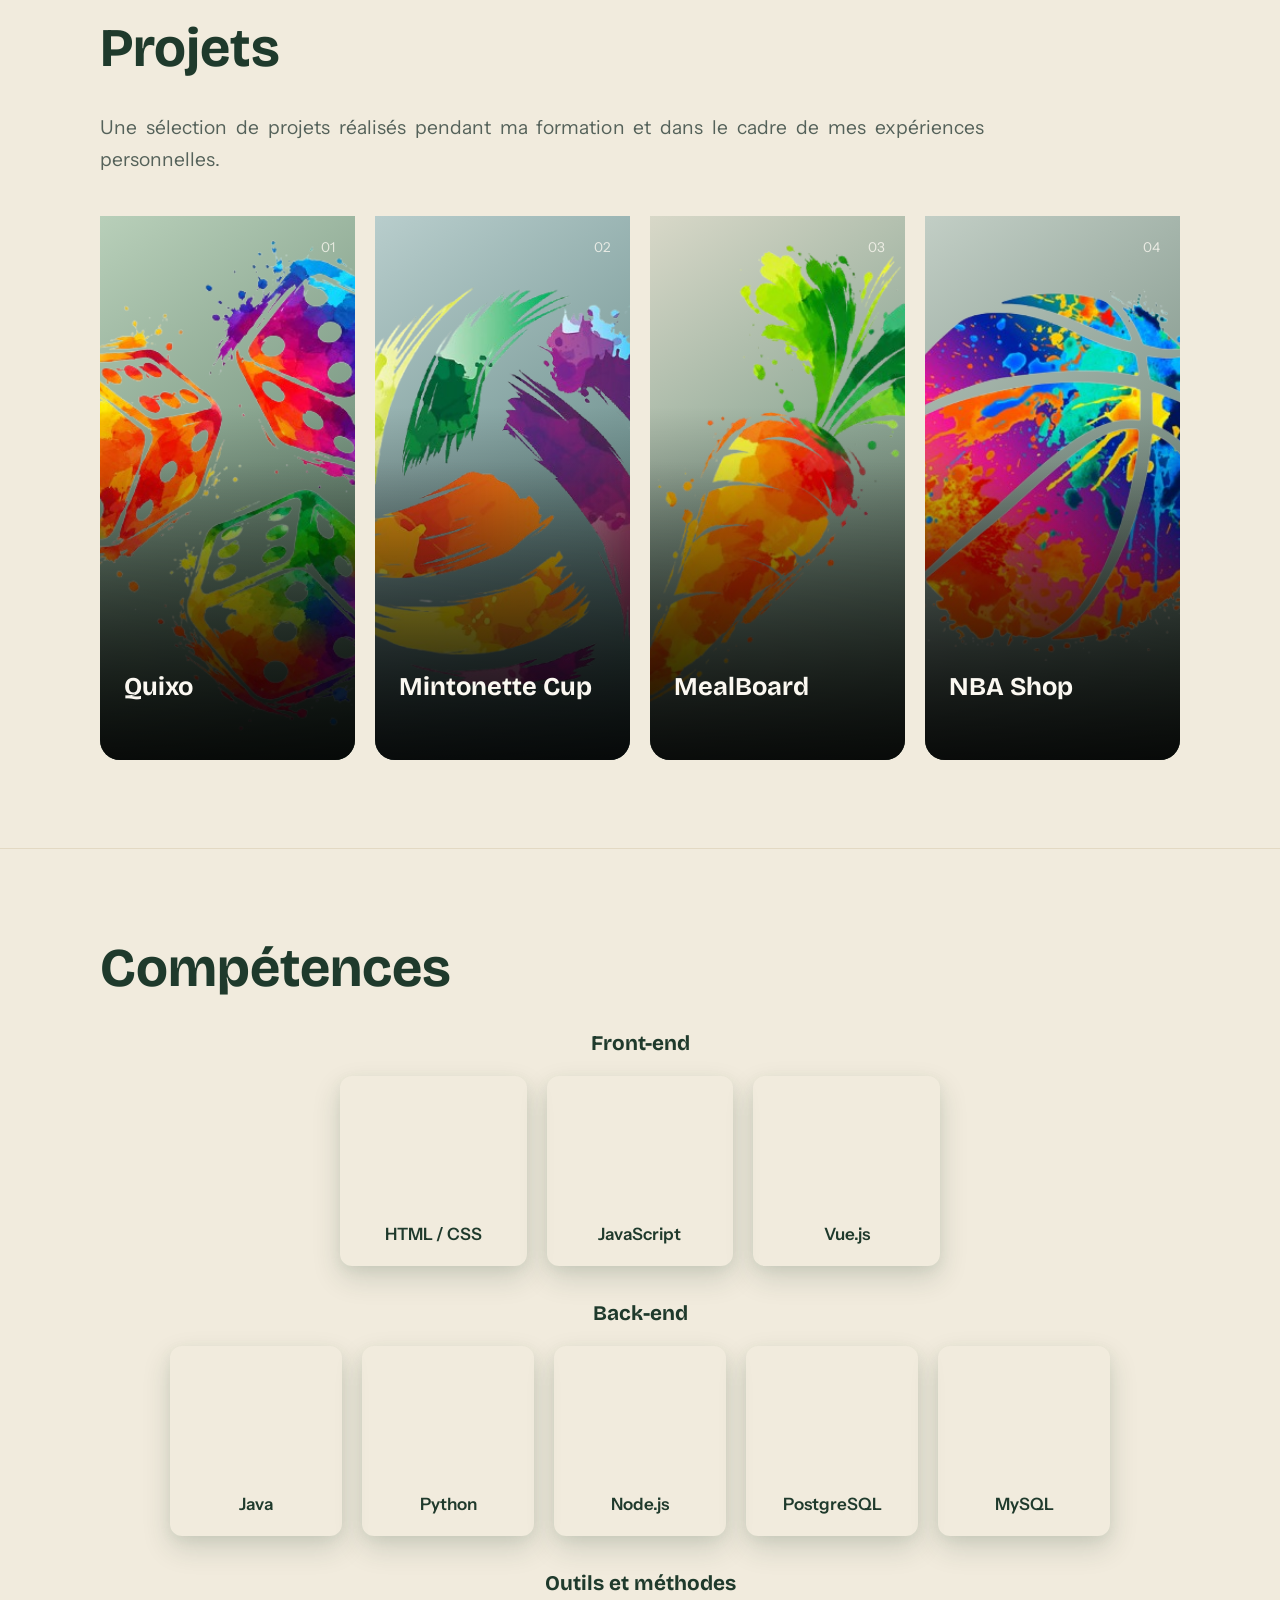
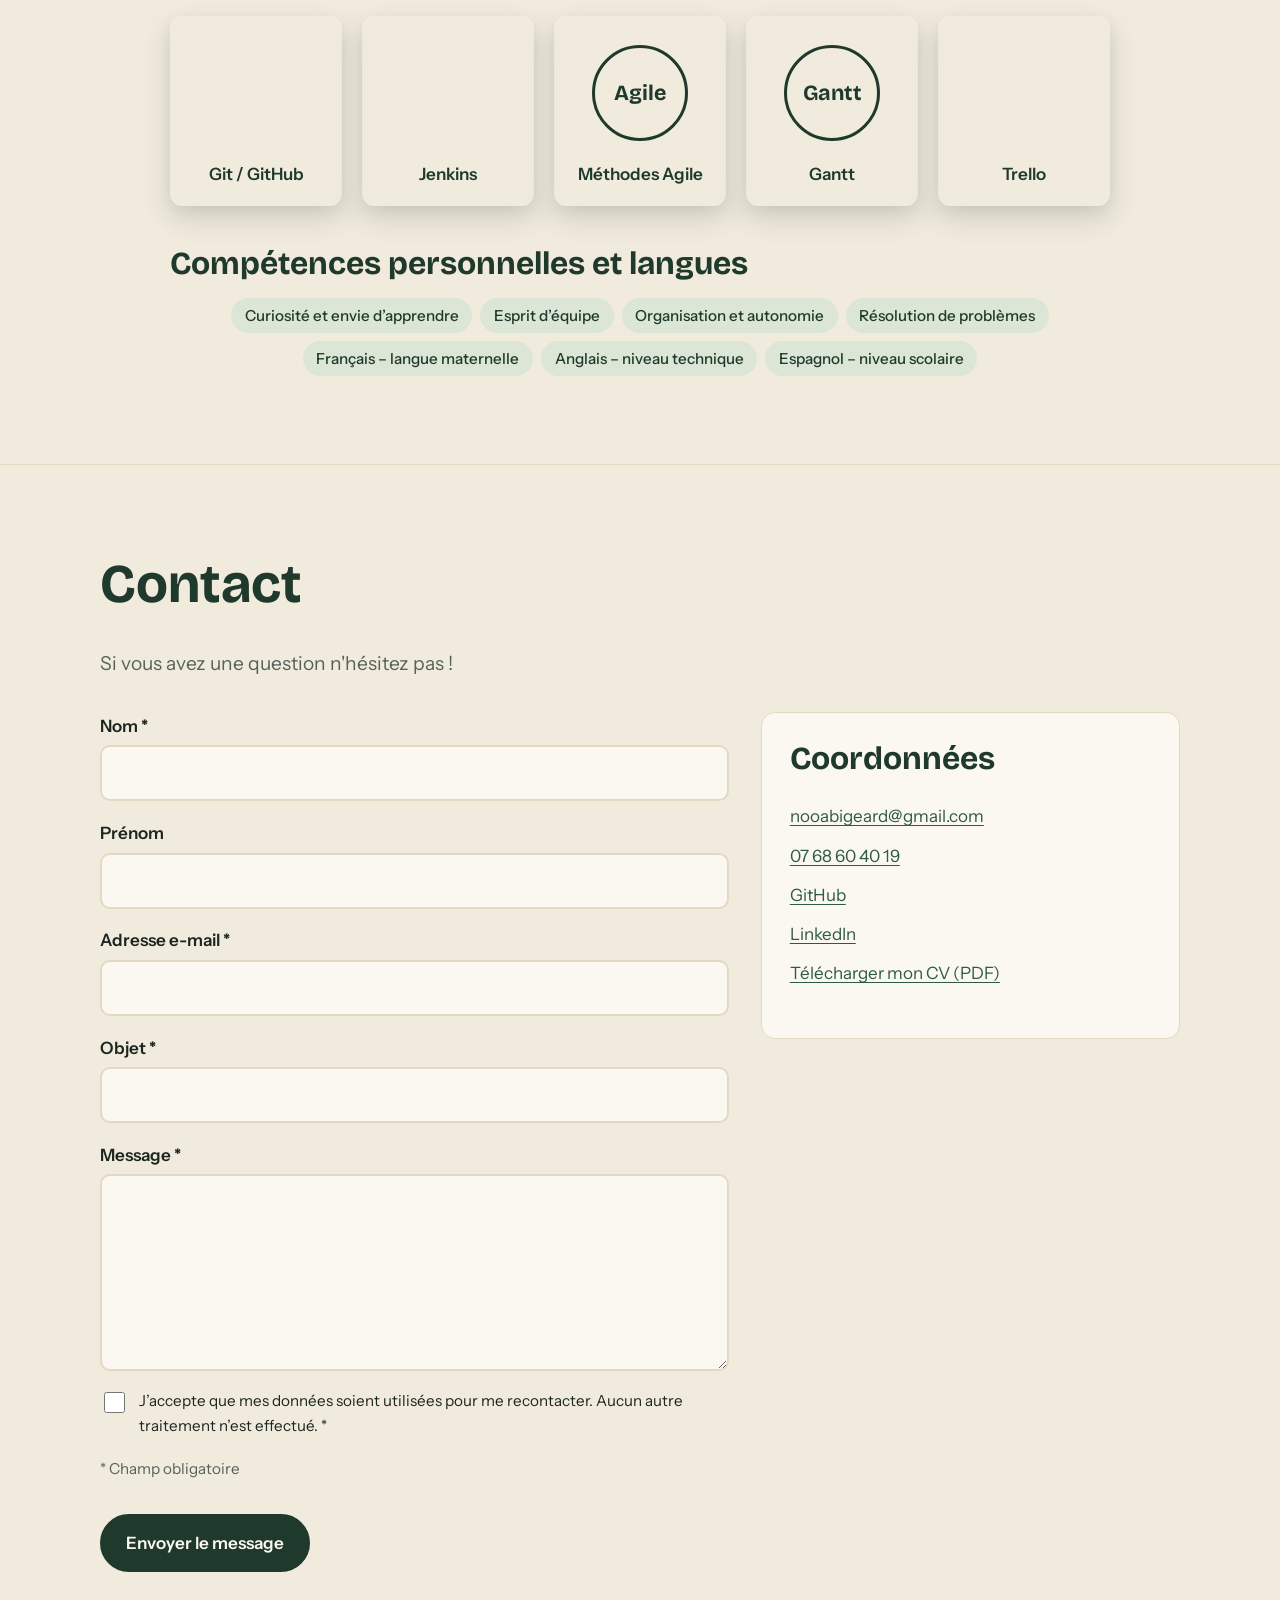
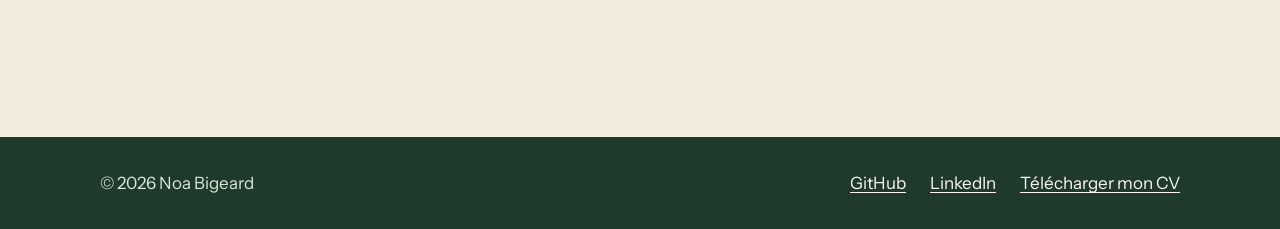
==== commit 4926815a: "Portfolio" ====
--- a/index.html
+++ b/index.html
@@ -49,9 +49,9 @@
               Étudiant en informatique à l'IUT Nord Franche Comté
             </p>
             <p>
-              Je suis étudiant en troisième année de BUT Informatique. Je
-              développe mes compétences en programmation et en conception
-              logicielle à travers ma formation et mes projets.
+              Je conçois des applications, explore de nouvelles technologies et
+              transforme des idées en projets concrets grâce au développement
+              logiciel.
             </p>
             <div class="actions">
               <a class="btn" href="#projets">Voir mes projets</a>
@@ -75,14 +75,15 @@
         <div class="container narrow">
           <h2>Qui suis-je ?</h2>
           <p>
-            Je m'appelle Noa Bigeard et je suis en troisième année de BUT
-            Informatique à l'IUT Nord Franche-Comté. J'aime apprendre et mettre
-            mes connaissances en pratique dans différents projets.
+            Curieux de nature. J'aime comprendre comment un logiciel
+            fonctionne et aller voir ce qui se cache derrière une application.
+            Le BUT Informatique me fait apprendre autant par la pratique que par
+            les projets menés en équipe.
           </p>
           <p>
             Je m'intéresse particulièrement au développement logiciel et aux
             projets en équipe. Ce portfolio présente mon parcours, mes
-            compétences et mes réalisations.
+            compétences et mes réalisations.  
           </p>
         </div>
       </section>
@@ -159,23 +160,52 @@
         </div>
       </section>
 
-      <section id="competences" class="section section-alt skills-section-index">
+      <section
+        id="competences"
+        class="section section-alt skills-section-index">
         <div class="container">
           <h1>Compétences</h1>
 
           <section class="skills-category" aria-labelledby="front-end-index">
             <h2 id="front-end-index">Front-end</h2>
             <div class="skills-grid">
-              <a class="skill-card" href="https://fr.wikipedia.org/wiki/HTML5" target="_blank" rel="noopener noreferrer" aria-label="HTML sur Wikipédia">
-                <span class="skill-logo"><img src="https://cdn.jsdelivr.net/gh/devicons/devicon@latest/icons/html5/html5-original.svg" alt=""></span>
+              <a
+                class="skill-card"
+                href="https://fr.wikipedia.org/wiki/HTML5"
+                target="_blank"
+                rel="noopener noreferrer"
+                aria-label="HTML sur Wikipédia">
+                <span class="skill-logo"
+                  ><img
+                    src="https://cdn.jsdelivr.net/gh/devicons/devicon@latest/icons/html5/html5-original.svg"
+                    alt=""
+                /></span>
                 <span class="skill-name">HTML / CSS</span>
               </a>
-              <a class="skill-card" href="https://fr.wikipedia.org/wiki/JavaScript" target="_blank" rel="noopener noreferrer" aria-label="JavaScript sur Wikipédia">
-                <span class="skill-logo"><img src="https://cdn.jsdelivr.net/gh/devicons/devicon@latest/icons/javascript/javascript-original.svg" alt=""></span>
+              <a
+                class="skill-card"
+                href="https://fr.wikipedia.org/wiki/JavaScript"
+                target="_blank"
+                rel="noopener noreferrer"
+                aria-label="JavaScript sur Wikipédia">
+                <span class="skill-logo"
+                  ><img
+                    src="https://cdn.jsdelivr.net/gh/devicons/devicon@latest/icons/javascript/javascript-original.svg"
+                    alt=""
+                /></span>
                 <span class="skill-name">JavaScript</span>
               </a>
-              <a class="skill-card" href="https://fr.wikipedia.org/wiki/Vue.js" target="_blank" rel="noopener noreferrer" aria-label="Vue.js sur Wikipédia">
-                <span class="skill-logo"><img src="https://cdn.jsdelivr.net/gh/devicons/devicon@latest/icons/vuejs/vuejs-original.svg" alt=""></span>
+              <a
+                class="skill-card"
+                href="https://fr.wikipedia.org/wiki/Vue.js"
+                target="_blank"
+                rel="noopener noreferrer"
+                aria-label="Vue.js sur Wikipédia">
+                <span class="skill-logo"
+                  ><img
+                    src="https://cdn.jsdelivr.net/gh/devicons/devicon@latest/icons/vuejs/vuejs-original.svg"
+                    alt=""
+                /></span>
                 <span class="skill-name">Vue.js</span>
               </a>
             </div>
@@ -184,24 +214,69 @@
           <section class="skills-category" aria-labelledby="back-end-index">
             <h2 id="back-end-index">Back-end</h2>
             <div class="skills-grid skills-grid-five">
-              <a class="skill-card" href="https://fr.wikipedia.org/wiki/Java_(langage)" target="_blank" rel="noopener noreferrer" aria-label="Java sur Wikipédia">
-                <span class="skill-logo"><img src="https://cdn.jsdelivr.net/gh/devicons/devicon@latest/icons/java/java-original.svg" alt=""></span>
+              <a
+                class="skill-card"
+                href="https://fr.wikipedia.org/wiki/Java_(langage)"
+                target="_blank"
+                rel="noopener noreferrer"
+                aria-label="Java sur Wikipédia">
+                <span class="skill-logo"
+                  ><img
+                    src="https://cdn.jsdelivr.net/gh/devicons/devicon@latest/icons/java/java-original.svg"
+                    alt=""
+                /></span>
                 <span class="skill-name">Java</span>
               </a>
-              <a class="skill-card" href="https://fr.wikipedia.org/wiki/Python_(langage)" target="_blank" rel="noopener noreferrer" aria-label="Python sur Wikipédia">
-                <span class="skill-logo"><img src="https://cdn.jsdelivr.net/gh/devicons/devicon@latest/icons/python/python-original.svg" alt=""></span>
+              <a
+                class="skill-card"
+                href="https://fr.wikipedia.org/wiki/Python_(langage)"
+                target="_blank"
+                rel="noopener noreferrer"
+                aria-label="Python sur Wikipédia">
+                <span class="skill-logo"
+                  ><img
+                    src="https://cdn.jsdelivr.net/gh/devicons/devicon@latest/icons/python/python-original.svg"
+                    alt=""
+                /></span>
                 <span class="skill-name">Python</span>
               </a>
-              <a class="skill-card" href="https://fr.wikipedia.org/wiki/Node.js" target="_blank" rel="noopener noreferrer" aria-label="Node.js sur Wikipédia">
-                <span class="skill-logo"><img src="https://cdn.jsdelivr.net/gh/devicons/devicon@latest/icons/nodejs/nodejs-original.svg" alt=""></span>
+              <a
+                class="skill-card"
+                href="https://fr.wikipedia.org/wiki/Node.js"
+                target="_blank"
+                rel="noopener noreferrer"
+                aria-label="Node.js sur Wikipédia">
+                <span class="skill-logo"
+                  ><img
+                    src="https://cdn.jsdelivr.net/gh/devicons/devicon@latest/icons/nodejs/nodejs-original.svg"
+                    alt=""
+                /></span>
                 <span class="skill-name">Node.js</span>
               </a>
-              <a class="skill-card" href="https://fr.wikipedia.org/wiki/PostgreSQL" target="_blank" rel="noopener noreferrer" aria-label="PostgreSQL sur Wikipédia">
-                <span class="skill-logo"><img src="https://cdn.jsdelivr.net/gh/devicons/devicon@latest/icons/postgresql/postgresql-original.svg" alt=""></span>
+              <a
+                class="skill-card"
+                href="https://fr.wikipedia.org/wiki/PostgreSQL"
+                target="_blank"
+                rel="noopener noreferrer"
+                aria-label="PostgreSQL sur Wikipédia">
+                <span class="skill-logo"
+                  ><img
+                    src="https://cdn.jsdelivr.net/gh/devicons/devicon@latest/icons/postgresql/postgresql-original.svg"
+                    alt=""
+                /></span>
                 <span class="skill-name">PostgreSQL</span>
               </a>
-              <a class="skill-card" href="https://fr.wikipedia.org/wiki/MySQL" target="_blank" rel="noopener noreferrer" aria-label="MySQL sur Wikipédia">
-                <span class="skill-logo"><img src="https://cdn.jsdelivr.net/gh/devicons/devicon@latest/icons/mysql/mysql-original.svg" alt=""></span>
+              <a
+                class="skill-card"
+                href="https://fr.wikipedia.org/wiki/MySQL"
+                target="_blank"
+                rel="noopener noreferrer"
+                aria-label="MySQL sur Wikipédia">
+                <span class="skill-logo"
+                  ><img
+                    src="https://cdn.jsdelivr.net/gh/devicons/devicon@latest/icons/mysql/mysql-original.svg"
+                    alt=""
+                /></span>
                 <span class="skill-name">MySQL</span>
               </a>
             </div>
@@ -210,24 +285,65 @@
           <section class="skills-category" aria-labelledby="tools-index">
             <h2 id="tools-index">Outils et méthodes</h2>
             <div class="skills-grid skills-grid-five">
-              <a class="skill-card" href="https://fr.wikipedia.org/wiki/Git" target="_blank" rel="noopener noreferrer" aria-label="Git sur Wikipédia">
-                <span class="skill-logo"><img src="https://cdn.jsdelivr.net/gh/devicons/devicon@latest/icons/git/git-original.svg" alt=""></span>
+              <a
+                class="skill-card"
+                href="https://fr.wikipedia.org/wiki/Git"
+                target="_blank"
+                rel="noopener noreferrer"
+                aria-label="Git sur Wikipédia">
+                <span class="skill-logo"
+                  ><img
+                    src="https://cdn.jsdelivr.net/gh/devicons/devicon@latest/icons/git/git-original.svg"
+                    alt=""
+                /></span>
                 <span class="skill-name">Git / GitHub</span>
               </a>
-              <a class="skill-card" href="https://fr.wikipedia.org/wiki/Jenkins_(logiciel)" target="_blank" rel="noopener noreferrer" aria-label="Jenkins sur Wikipédia">
-                <span class="skill-logo"><img src="https://cdn.jsdelivr.net/gh/devicons/devicon@latest/icons/jenkins/jenkins-original.svg" alt=""></span>
+              <a
+                class="skill-card"
+                href="https://fr.wikipedia.org/wiki/Jenkins_(logiciel)"
+                target="_blank"
+                rel="noopener noreferrer"
+                aria-label="Jenkins sur Wikipédia">
+                <span class="skill-logo"
+                  ><img
+                    src="https://cdn.jsdelivr.net/gh/devicons/devicon@latest/icons/jenkins/jenkins-original.svg"
+                    alt=""
+                /></span>
                 <span class="skill-name">Jenkins</span>
               </a>
-              <a class="skill-card" href="https://fr.wikipedia.org/wiki/M%C3%A9thode_agile" target="_blank" rel="noopener noreferrer" aria-label="Méthodes Agile sur Wikipédia">
-                <span class="skill-logo"><span class="text-logo">Agile</span></span>
+              <a
+                class="skill-card"
+                href="https://fr.wikipedia.org/wiki/M%C3%A9thode_agile"
+                target="_blank"
+                rel="noopener noreferrer"
+                aria-label="Méthodes Agile sur Wikipédia">
+                <span class="skill-logo"
+                  ><span class="text-logo">Agile</span></span
+                >
                 <span class="skill-name">Méthodes Agile</span>
               </a>
-              <a class="skill-card" href="https://fr.wikipedia.org/wiki/Diagramme_de_Gantt" target="_blank" rel="noopener noreferrer" aria-label="Diagramme de Gantt sur Wikipédia">
-                <span class="skill-logo"><span class="text-logo">Gantt</span></span>
+              <a
+                class="skill-card"
+                href="https://fr.wikipedia.org/wiki/Diagramme_de_Gantt"
+                target="_blank"
+                rel="noopener noreferrer"
+                aria-label="Diagramme de Gantt sur Wikipédia">
+                <span class="skill-logo"
+                  ><span class="text-logo">Gantt</span></span
+                >
                 <span class="skill-name">Gantt</span>
               </a>
-              <a class="skill-card" href="https://fr.wikipedia.org/wiki/Trello" target="_blank" rel="noopener noreferrer" aria-label="Trello sur Wikipédia">
-                <span class="skill-logo"><img src="https://cdn.jsdelivr.net/gh/devicons/devicon@latest/icons/trello/trello-original.svg" alt=""></span>
+              <a
+                class="skill-card"
+                href="https://fr.wikipedia.org/wiki/Trello"
+                target="_blank"
+                rel="noopener noreferrer"
+                aria-label="Trello sur Wikipédia">
+                <span class="skill-logo"
+                  ><img
+                    src="https://cdn.jsdelivr.net/gh/devicons/devicon@latest/icons/trello/trello-original.svg"
+                    alt=""
+                /></span>
                 <span class="skill-name">Trello</span>
               </a>
             </div>
@@ -251,23 +367,35 @@
       <section id="contact" class="section">
         <div class="container">
           <h1>Contact</h1>
-          <p class="lead">
-            Si vous avez une question n'hésitez pas !
-          </p>
+          <p class="lead">Si vous avez une question n'hésitez pas !</p>
           <div class="contact-layout">
             <form
               class="form"
               id="contact-form"
               action="https://api.web3forms.com/submit"
               method="POST">
-              <input type="hidden" name="access_key" value="2ee03468-c5e9-4a2b-8cf9-9371ff095dca" />
-              <input type="hidden" name="subject" value="Nouveau message depuis le portfolio" />
-              <input type="hidden" name="from_name" value="Portfolio Noa Bigeard" />
-              <input type="checkbox" name="botcheck" style="display:none" tabindex="-1" autocomplete="off" />
+              <input
+                type="hidden"
+                name="access_key"
+                value="2ee03468-c5e9-4a2b-8cf9-9371ff095dca" />
+              <input
+                type="hidden"
+                name="subject"
+                value="Nouveau message depuis le portfolio" />
+              <input
+                type="hidden"
+                name="from_name"
+                value="Portfolio Noa Bigeard" />
+              <input
+                type="checkbox"
+                name="botcheck"
+                style="display: none"
+                tabindex="-1"
+                autocomplete="off" />
               <div class="field">
                 <label for="nom">Nom <span aria-hidden="true">*</span></label
-                ><input 
-                  id="nom"  
+                ><input
+                  id="nom"
                   name="nom"
                   type="text"
                   autocomplete="family-name"
@@ -349,7 +477,9 @@
         <p>© 2026 Noa Bigeard</p>
         <ul class="footer-links">
           <li><a href="https://github.com/NoaBigeard">GitHub</a></li>
-          <li><a href="https://www.linkedin.com/in/noa-bigeard/">LinkedIn</a></li>
+          <li>
+            <a href="https://www.linkedin.com/in/noa-bigeard/">LinkedIn</a>
+          </li>
           <li><a href="assets/docs/cv.pdf" download>Télécharger mon CV</a></li>
         </ul>
       </div>
--- a/css/style.css
+++ b/css/style.css
@@ -67,6 +67,10 @@
 p {
   margin: 0 0 1em;
   max-width: 68ch;
+  text-align: justify;
+}
+li {
+  text-align: justify;
 }
 ul {
   padding-left: 1.2rem;
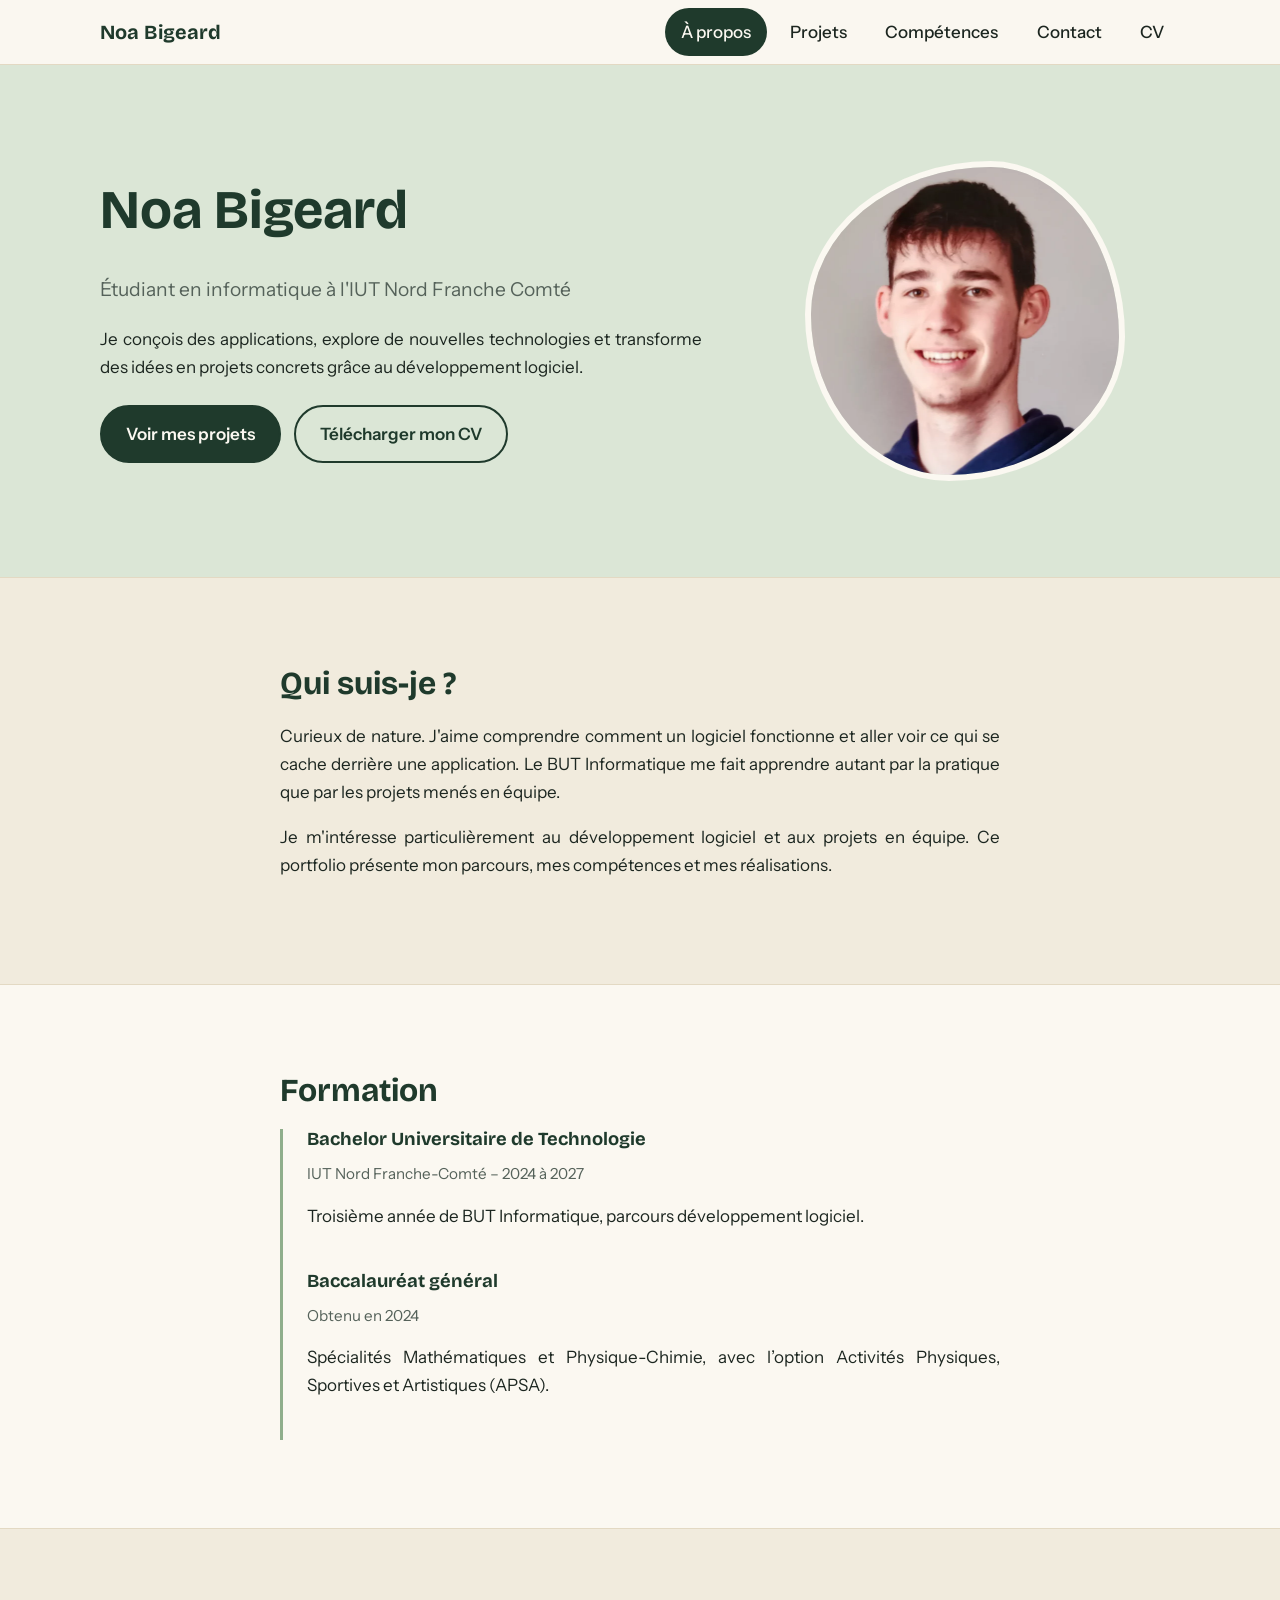
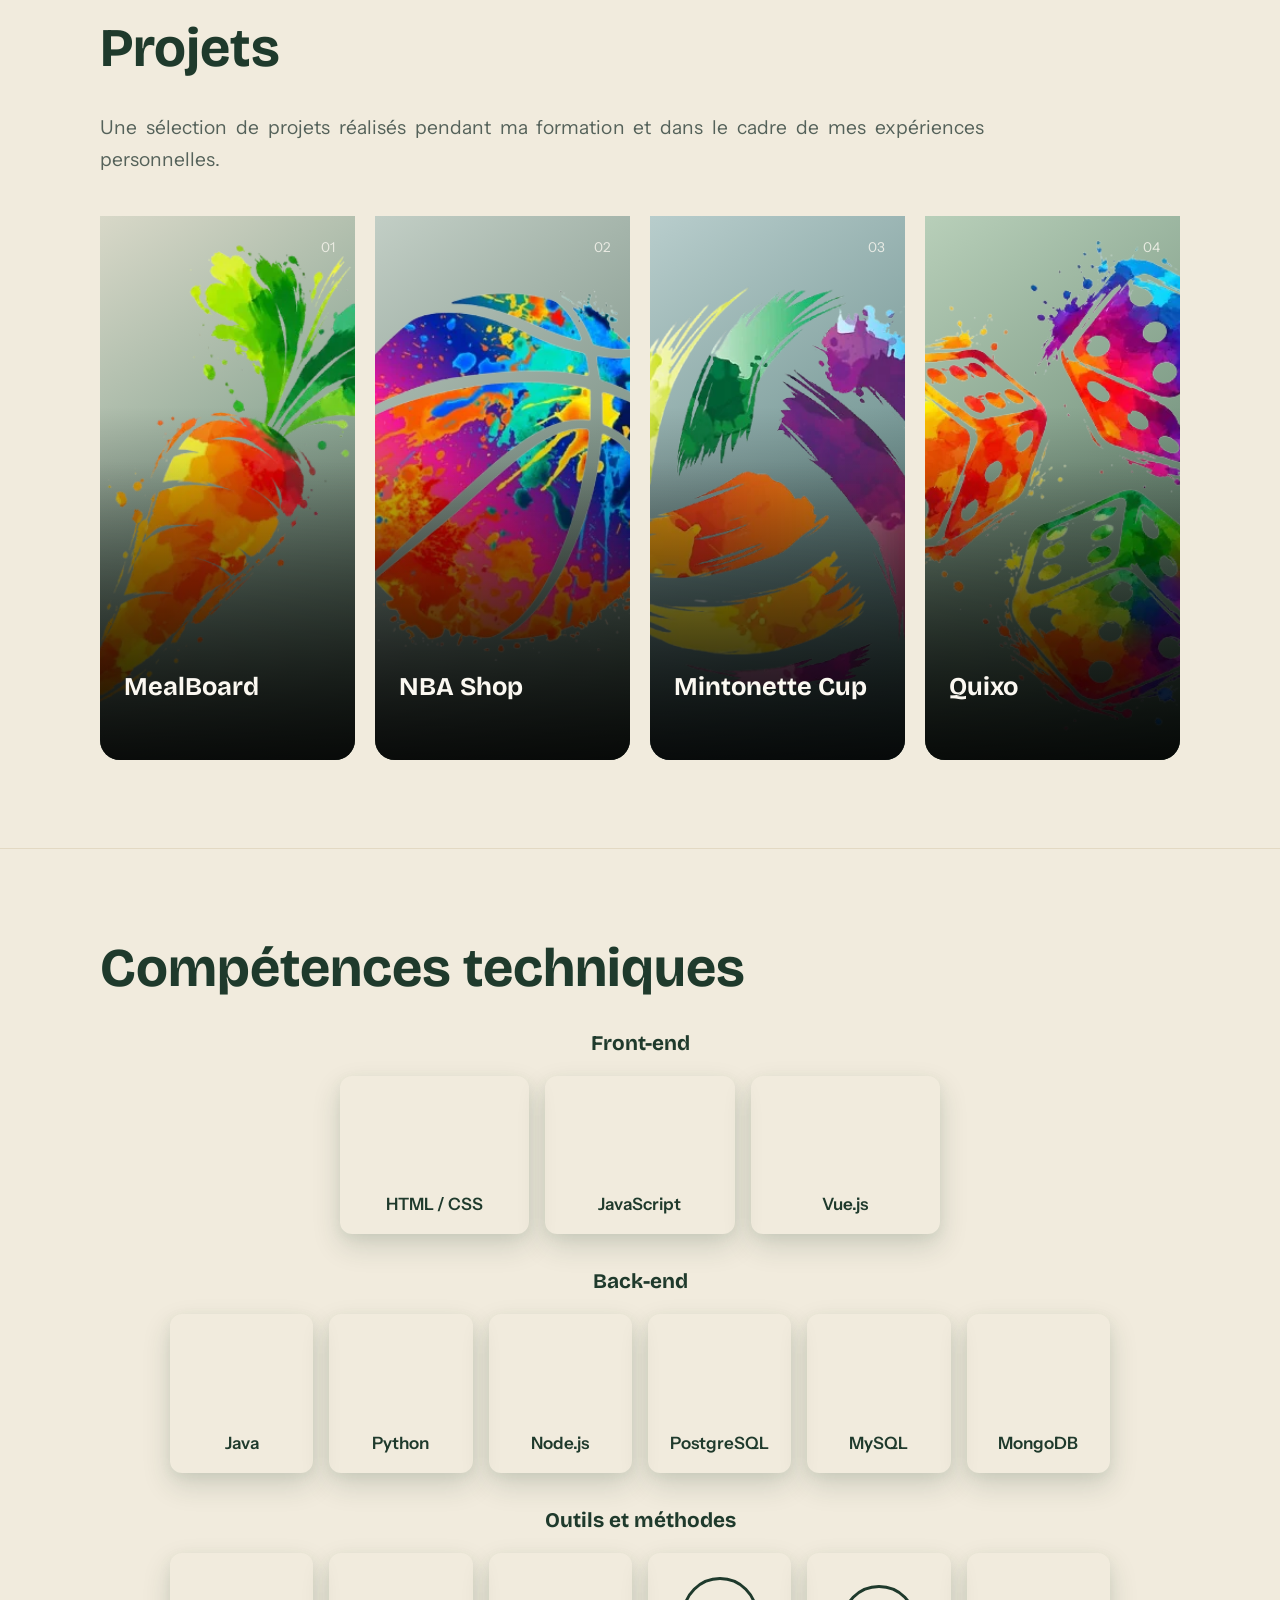
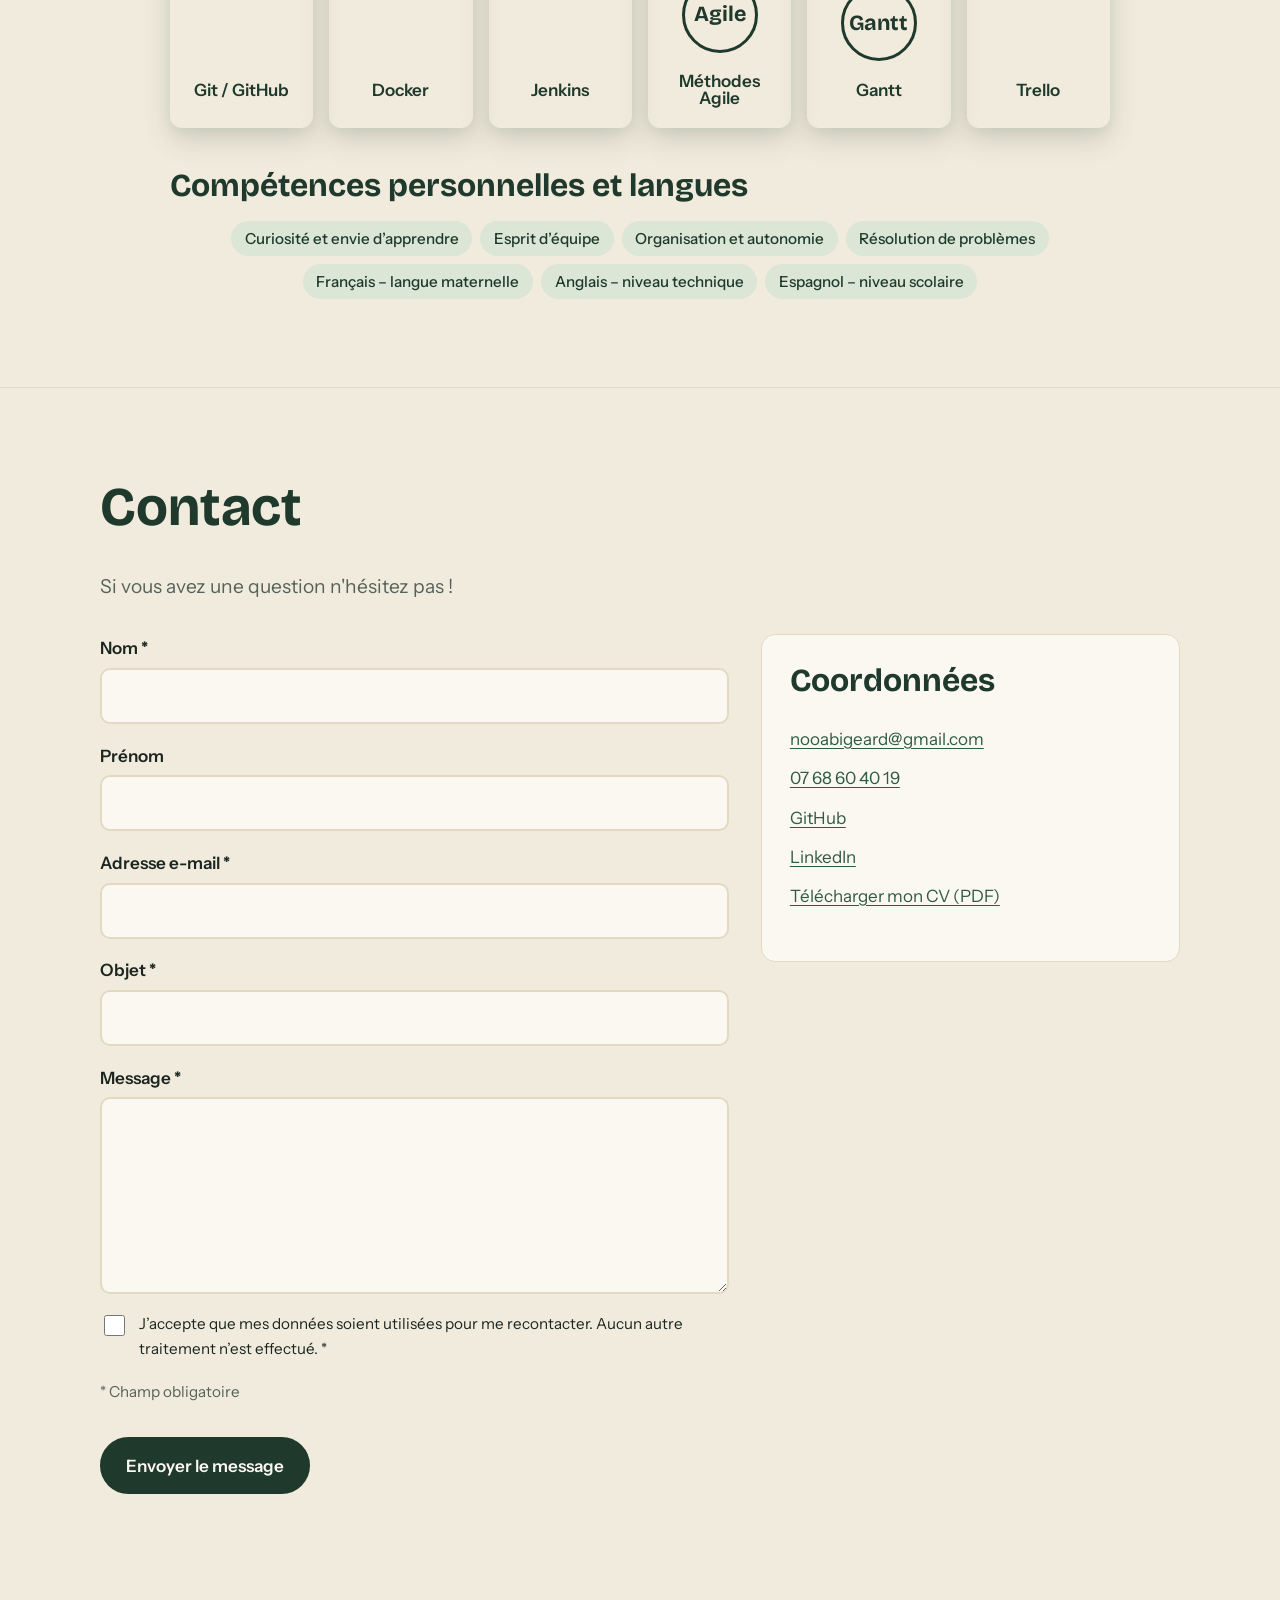
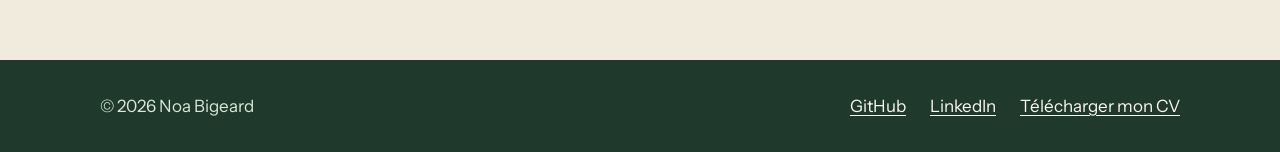
==== commit 8fbd6c72: "meilleur photo" ====
--- a/index.html
+++ b/index.html
@@ -12,6 +12,11 @@
     <link
       href="https://fonts.googleapis.com/css2?family=Bricolage+Grotesque:wght@600;700&family=Instrument+Sans:wght@400;500;600&display=swap"
       rel="stylesheet" />
+    <link
+      rel="preload"
+      as="image"
+      href="assets/images/PhotoNoa.webp"
+      fetchpriority="high" />
     <link rel="stylesheet" href="css/style.css" />
     <script src="js/main.js" defer></script>
   </head>
@@ -62,11 +67,12 @@
           </div>
           <figure class="portrait">
             <img
-              src="assets/images/PhotoNoa.png"
+              src="assets/images/PhotoNoa.webp"
               alt="Portrait de Noa Bigeard"
               width="320"
               height="320"
-              filter="grayscale(100%)" />
+              fetchpriority="high"
+              decoding="async" />
           </figure>
         </div>
       </section>
@@ -75,15 +81,15 @@
         <div class="container narrow">
           <h2>Qui suis-je ?</h2>
           <p>
-            Curieux de nature. J'aime comprendre comment un logiciel
-            fonctionne et aller voir ce qui se cache derrière une application.
-            Le BUT Informatique me fait apprendre autant par la pratique que par
-            les projets menés en équipe.
+            Curieux de nature. J'aime comprendre comment un logiciel fonctionne
+            et aller voir ce qui se cache derrière une application. Le BUT
+            Informatique me fait apprendre autant par la pratique que par les
+            projets menés en équipe.
           </p>
           <p>
             Je m'intéresse particulièrement au développement logiciel et aux
             projets en équipe. Ce portfolio présente mon parcours, mes
-            compétences et mes réalisations.  
+            compétences et mes réalisations.
           </p>
         </div>
       </section>
@@ -129,31 +135,31 @@
 
           <div class="project-showcase">
             <a
-              class="project-card project-card-quixo"
-              href="projets.html#quixo">
-              <span class="project-card-number">01</span>
-              <span class="project-card-title">Quixo</span>
-              <span class="project-card-link">Découvrir le projet</span>
-            </a>
-            <a
-              class="project-card project-card-two"
-              href="projets.html#projet-2">
-              <span class="project-card-number">02</span>
-              <span class="project-card-title">Mintonette Cup</span>
-              <span class="project-card-link">Découvrir le projet</span>
-            </a>
-            <a
               class="project-card project-card-three"
               href="projets.html#projet-3">
-              <span class="project-card-number">03</span>
+              <span class="project-card-number">01</span>
               <span class="project-card-title">MealBoard</span>
               <span class="project-card-link">Découvrir le projet</span>
             </a>
             <a
               class="project-card project-card-four"
               href="projets.html#projet-4">
+              <span class="project-card-number">02</span>
+              <span class="project-card-title">NBA Shop</span>
+              <span class="project-card-link">Découvrir le projet</span>
+            </a>
+            <a
+              class="project-card project-card-two"
+              href="projets.html#projet-2">
+              <span class="project-card-number">03</span>
+              <span class="project-card-title">Mintonette Cup</span>
+              <span class="project-card-link">Découvrir le projet</span>
+            </a>
+            <a
+              class="project-card project-card-quixo"
+              href="projets.html#quixo">
               <span class="project-card-number">04</span>
-              <span class="project-card-title">NBA Shop</span>
+              <span class="project-card-title">Quixo</span>
               <span class="project-card-link">Découvrir le projet</span>
             </a>
           </div>
@@ -164,7 +170,7 @@
         id="competences"
         class="section section-alt skills-section-index">
         <div class="container">
-          <h1>Compétences</h1>
+          <h1>Compétences techniques</h1>
 
           <section class="skills-category" aria-labelledby="front-end-index">
             <h2 id="front-end-index">Front-end</h2>
@@ -279,6 +285,19 @@
                 /></span>
                 <span class="skill-name">MySQL</span>
               </a>
+              <a
+                class="skill-card"
+                href="https://fr.wikipedia.org/wiki/MongoDB"
+                target="_blank"
+                rel="noopener noreferrer"
+                aria-label="MongoDB sur Wikipédia">
+                <span class="skill-logo"
+                  ><img
+                    src="https://cdn.jsdelivr.net/gh/devicons/devicon@latest/icons/mongodb/mongodb-original.svg"
+                    alt=""
+                /></span>
+                <span class="skill-name">MongoDB</span>
+              </a>
             </div>
           </section>
 
@@ -297,6 +316,19 @@
                     alt=""
                 /></span>
                 <span class="skill-name">Git / GitHub</span>
+              </a>
+              <a
+                class="skill-card"
+                href="https://fr.wikipedia.org/wiki/Docker_(logiciel)"
+                target="_blank"
+                rel="noopener noreferrer"
+                aria-label="Docker sur Wikipédia">
+                <span class="skill-logo"
+                  ><img
+                    src="https://cdn.jsdelivr.net/gh/devicons/devicon@latest/icons/docker/docker-original.svg"
+                    alt=""
+                /></span>
+                <span class="skill-name">Docker</span>
               </a>
               <a
                 class="skill-card"
--- a/css/style.css
+++ b/css/style.css
@@ -325,21 +325,25 @@
 }
 .skills-grid {
   display: grid;
-  grid-template-columns: repeat(5, minmax(130px, 1fr));
-  gap: 1.25rem;
+  grid-template-columns: repeat(6, minmax(110px, 1fr));
+  gap: 1rem;
   max-width: 940px;
   margin-inline: auto;
 }
 .skills-category:last-child .skills-grid {
-  grid-template-columns: repeat(5, minmax(130px, 1fr));
+  grid-template-columns: repeat(6, minmax(110px, 1fr));
   max-width: 940px;
 }
+.skills-section-index .skills-grid-five {
+  grid-template-columns: repeat(6, minmax(110px, 1fr));
+  max-width: 940px;
+}
 .skills-category:last-child .skill-card:nth-child(6) {
-  grid-column: 3;
+  grid-column: auto;
 }
 .skill-card {
   display: flex;
-  min-height: 190px;
+  min-height: 150px;
   flex-direction: column;
   align-items: center;
   justify-content: center;
@@ -364,12 +368,12 @@
 }
 .skill-logo {
   display: grid;
-  height: 110px;
+  height: 82px;
   place-items: center;
 }
 .skill-logo img {
-  width: 96px;
-  max-height: 110px;
+  width: 76px;
+  max-height: 82px;
   object-fit: contain;
   filter: drop-shadow(0 8px 12px rgba(0, 0, 0, 0.35));
   transition: transform 180ms ease;
@@ -413,8 +417,8 @@
 }
 .text-logo {
   display: grid;
-  width: 96px;
-  height: 96px;
+  width: 76px;
+  height: 76px;
   place-items: center;
   border: 3px solid var(--green-900);
   border-radius: 50%;
@@ -457,6 +461,18 @@
   display: grid;
   gap: 2.5rem;
   margin-top: 2.5rem;
+}
+.projects #projet-3 {
+  order: 1;
+}
+.projects #projet-4 {
+  order: 2;
+}
+.projects #projet-2 {
+  order: 3;
+}
+.projects #quixo {
+  order: 4;
 }
 .project {
   display: grid;
@@ -620,19 +636,19 @@
   transform: translateY(0);
 }
 .project-card-quixo {
-  --card-image: url("../assets/images/projetQuixo.png");
+  --card-image: url("../assets/images/projetQuixo.webp");
   --card-background: linear-gradient(145deg, #b8cfb9, #789681 58%, #4f705e);
 }
 .project-card-two {
-  --card-image: url("../assets/images/projetMintonette.png");
+  --card-image: url("../assets/images/projetMintonette.webp");
   --card-background: linear-gradient(145deg, #b8cdcc, #789997 55%, #4f716f);
 }
 .project-card-three {
-  --card-image: url("../assets/images/projetMeal.png");
+  --card-image: url("../assets/images/projetMeal.webp");
   --card-background: linear-gradient(145deg, #d8d8c8, #91aa98 48%, #617b6a);
 }
 .project-card-four {
-  --card-image: url("../assets/images/projetNBAShop.png");
+  --card-image: url("../assets/images/projetNBAShop.webp");
   --card-background: linear-gradient(145deg, #c2cec5, #879b90 52%, #5d7666);
 }
 
@@ -784,14 +800,11 @@
   }
   .project-showcase {
     display: grid;
-    grid-template-columns: repeat(2, 1fr);
+    grid-template-columns: repeat(2, minmax(0, 1fr));
     min-height: 0;
   }
   .project-card {
     min-height: 22rem;
-  }
-  .project-card:last-child {
-    grid-column: span 2;
   }
   .skills-section h1 {
     margin-bottom: 2rem;
@@ -817,6 +830,12 @@
 }
 
 @media (max-width: 420px) {
+  .project-showcase {
+    grid-template-columns: minmax(0, 1fr);
+  }
+  .project-card {
+    min-height: 18rem;
+  }
   .skills-grid,
   .skills-category:last-child .skills-grid {
     grid-template-columns: repeat(2, minmax(90px, 1fr));
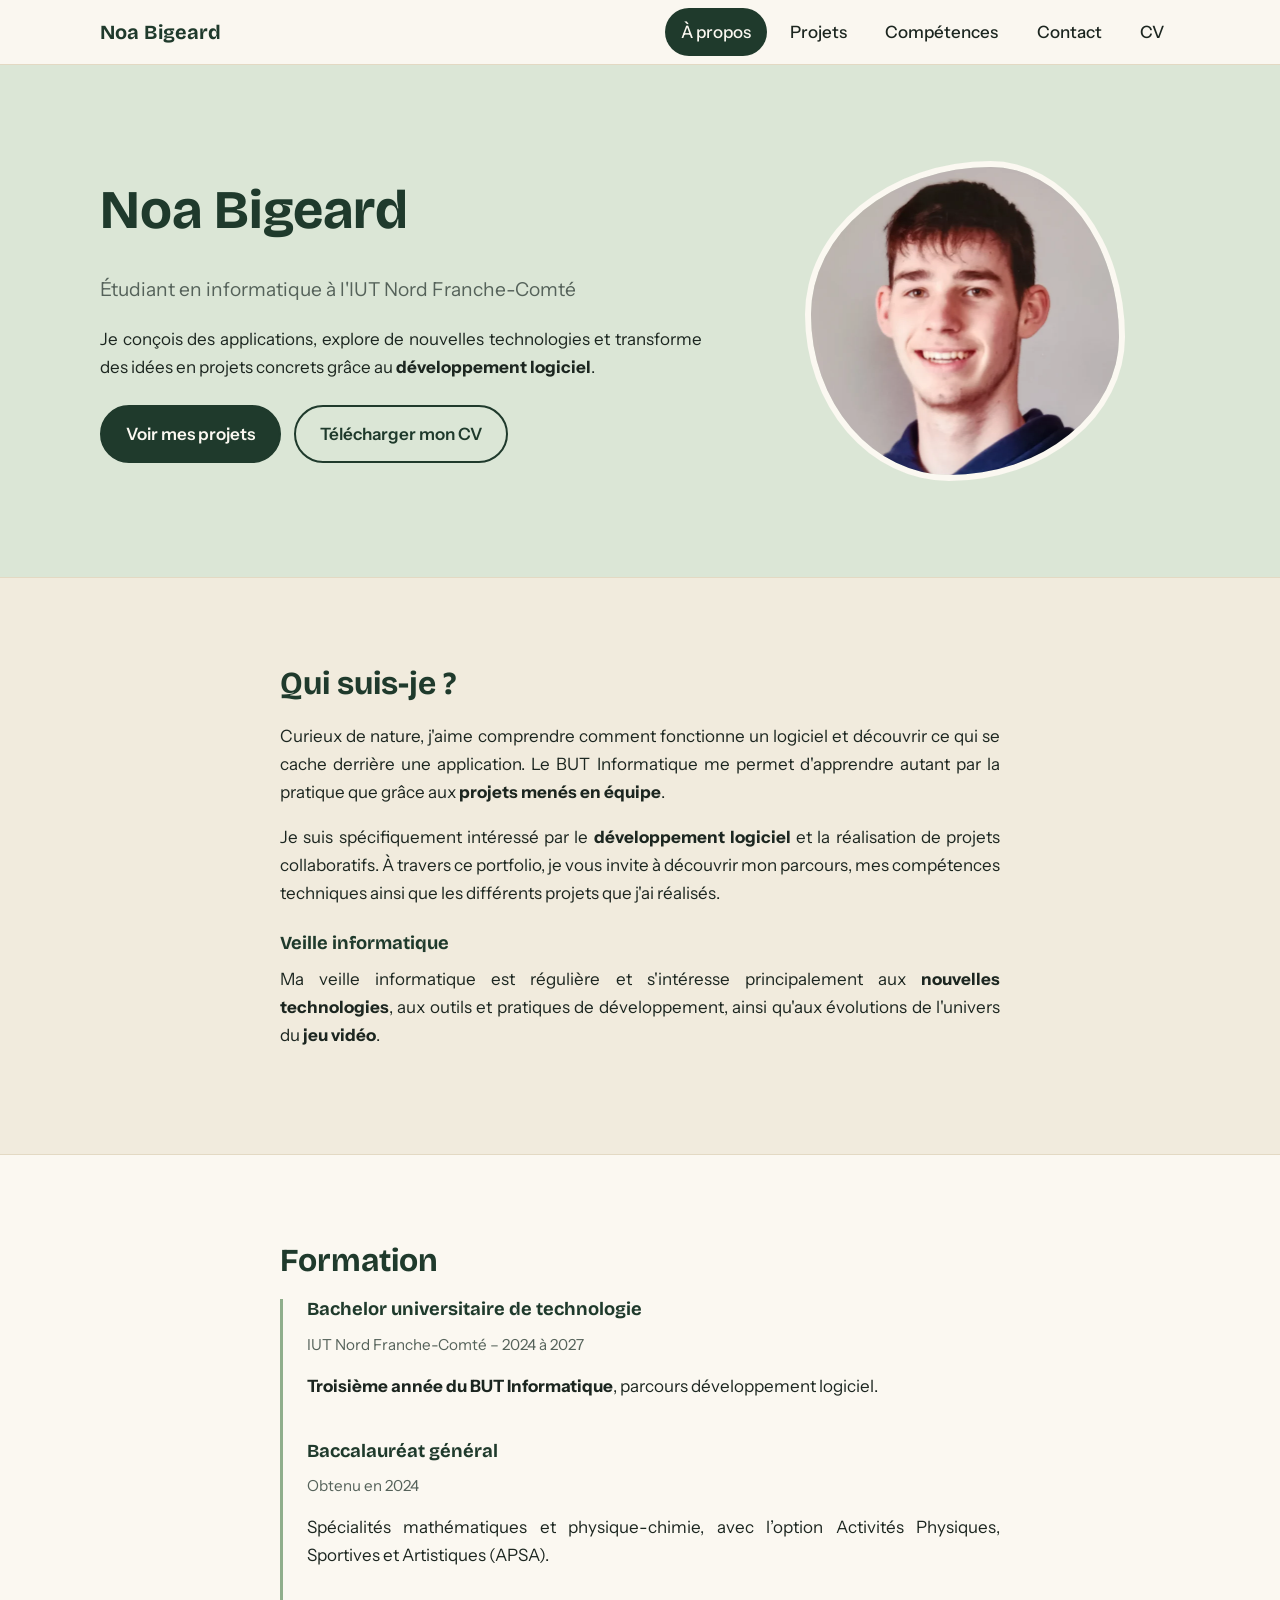
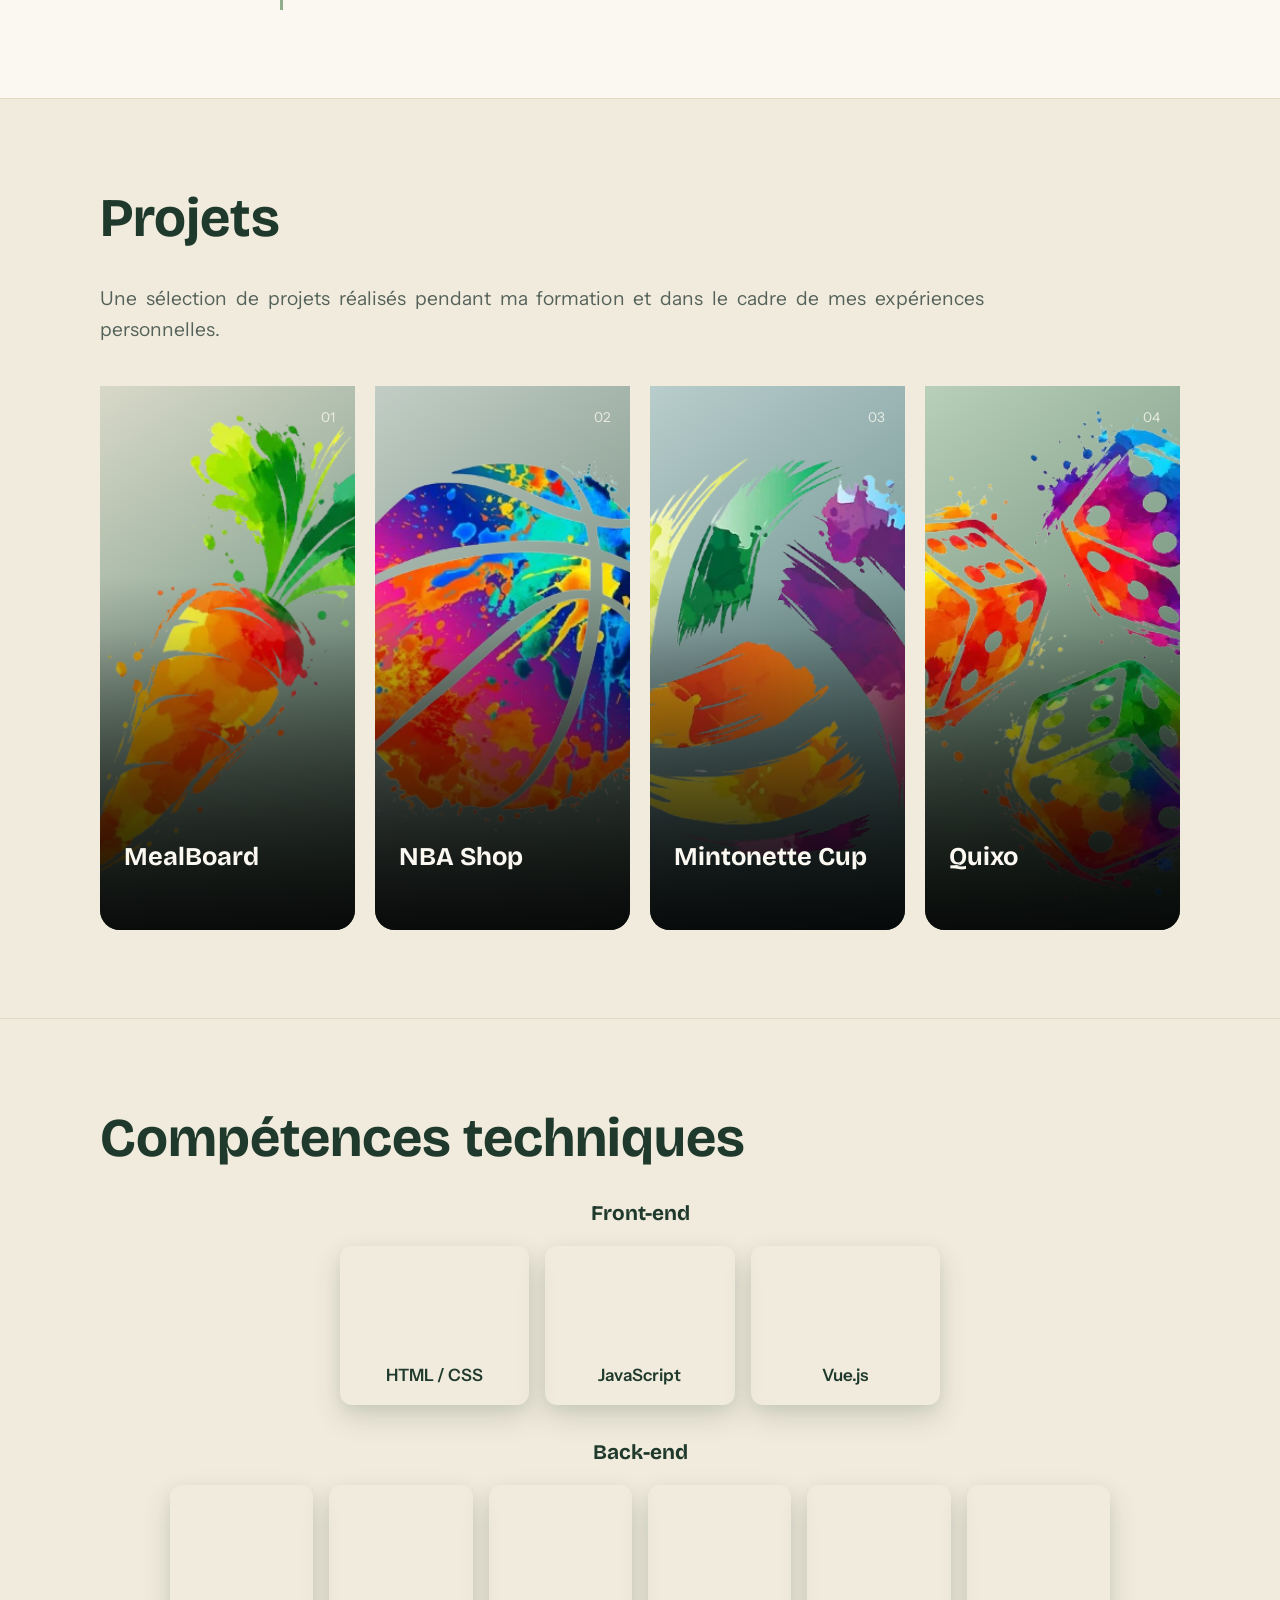
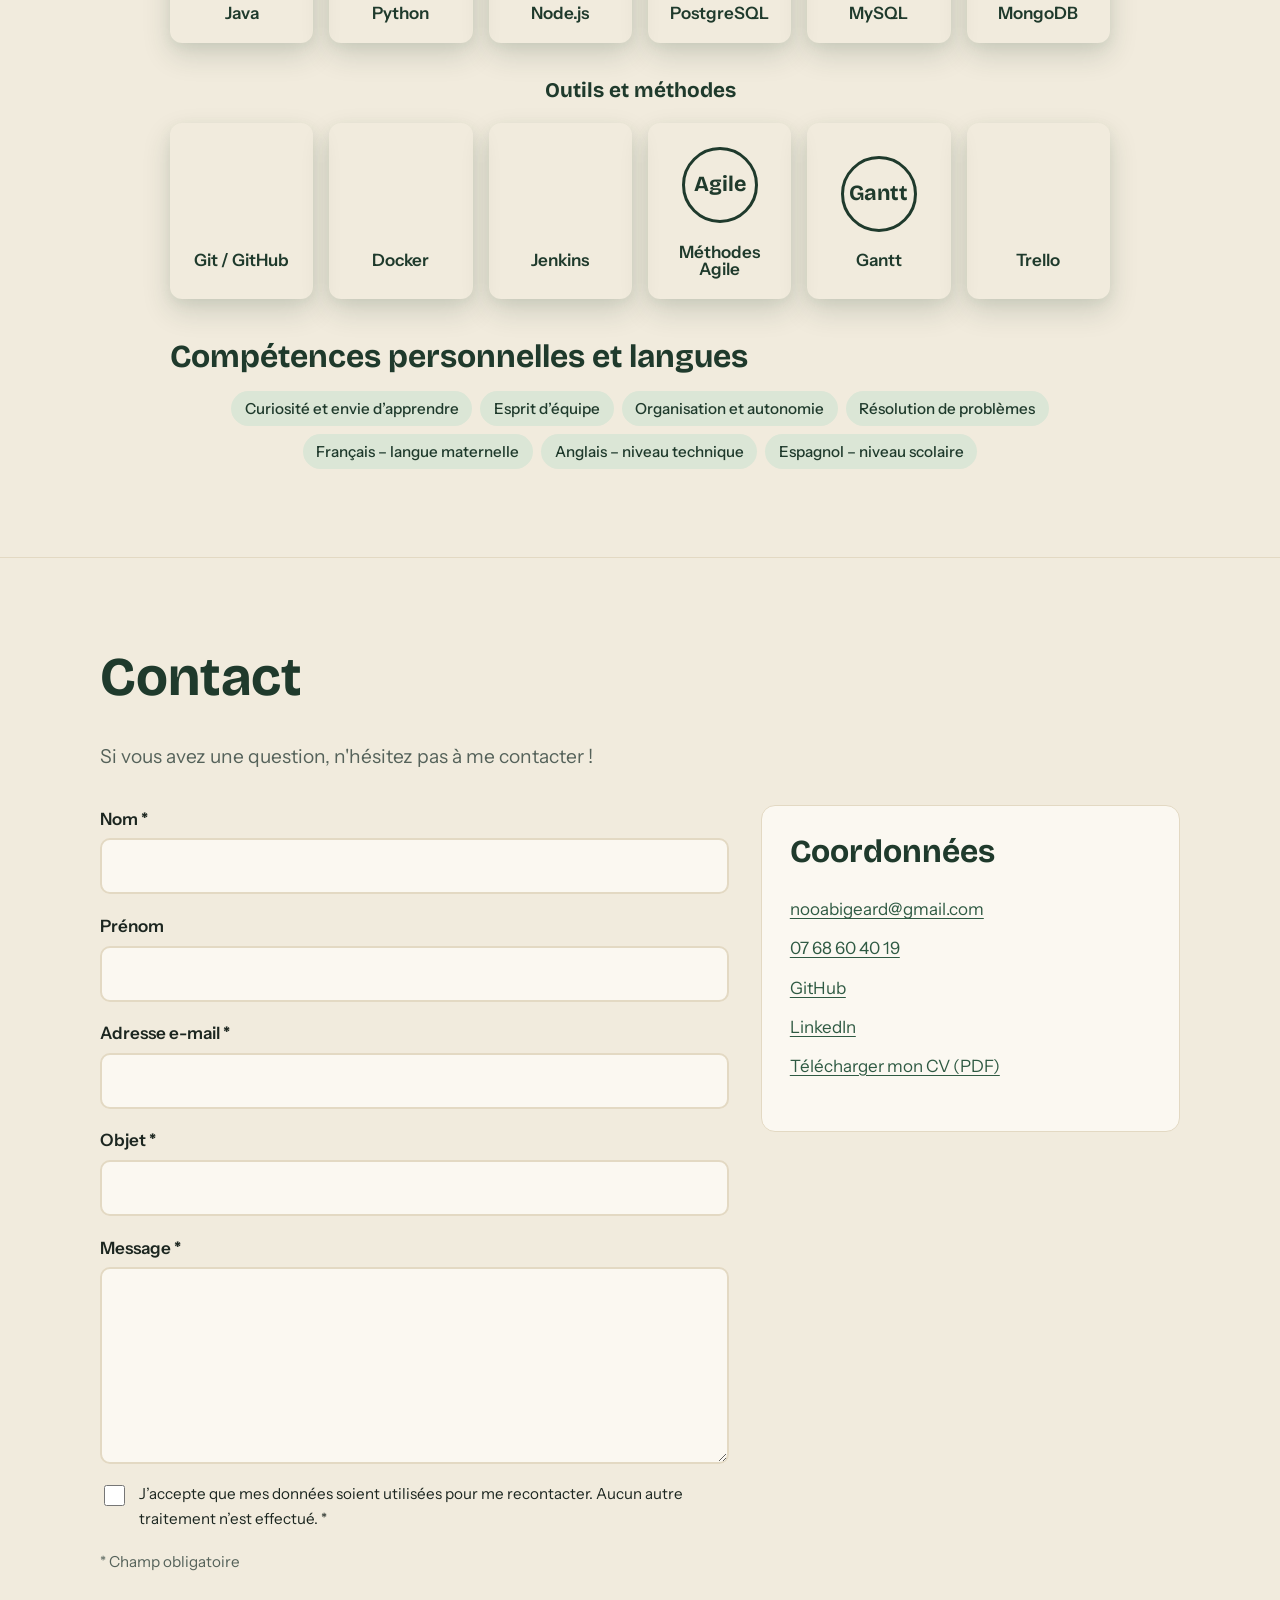
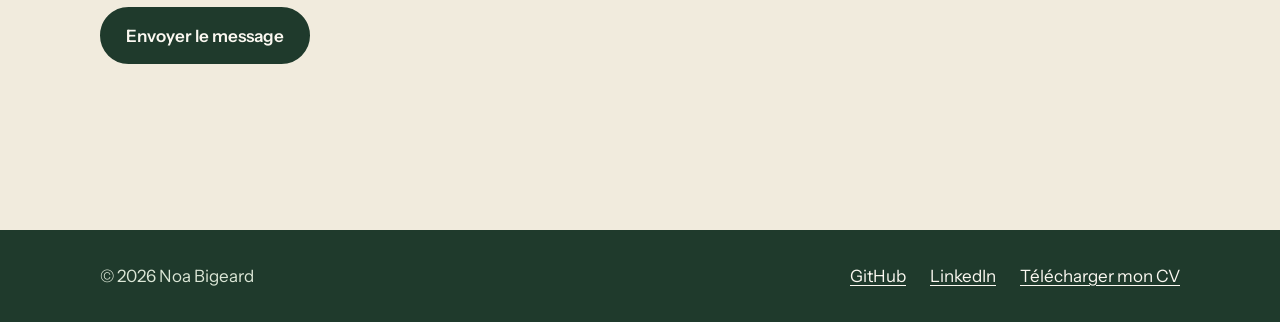
==== commit 5abc8789: "Fin" ====
--- a/index.html
+++ b/index.html
@@ -51,12 +51,12 @@
           <div class="hero-text">
             <h1>Noa Bigeard</h1>
             <p class="lead">
-              Étudiant en informatique à l'IUT Nord Franche Comté
+              Étudiant en informatique à l'IUT Nord Franche-Comté
             </p>
             <p>
               Je conçois des applications, explore de nouvelles technologies et
-              transforme des idées en projets concrets grâce au développement
-              logiciel.
+              transforme des idées en projets concrets grâce au
+              <strong>développement logiciel</strong>.
             </p>
             <div class="actions">
               <a class="btn" href="#projets">Voir mes projets</a>
@@ -81,15 +81,24 @@
         <div class="container narrow">
           <h2>Qui suis-je ?</h2>
           <p>
-            Curieux de nature. J'aime comprendre comment un logiciel fonctionne
-            et aller voir ce qui se cache derrière une application. Le BUT
-            Informatique me fait apprendre autant par la pratique que par les
-            projets menés en équipe.
+            Curieux de nature, j'aime comprendre comment fonctionne un logiciel
+            et découvrir ce qui se cache derrière une application. Le BUT
+            Informatique me permet d'apprendre autant par la pratique que grâce
+            aux <strong>projets menés en équipe</strong>.
           </p>
           <p>
-            Je m'intéresse particulièrement au développement logiciel et aux
-            projets en équipe. Ce portfolio présente mon parcours, mes
-            compétences et mes réalisations.
+            Je suis spécifiquement intéressé par le
+            <strong>développement logiciel</strong> et la réalisation de projets
+            collaboratifs. À travers ce portfolio, je vous invite à découvrir
+            mon parcours, mes compétences techniques ainsi que les différents
+            projets que j'ai réalisés.
+          </p>
+          <h3>Veille informatique</h3>
+          <p>
+            Ma veille informatique est régulière et s'intéresse principalement
+            aux <strong>nouvelles technologies</strong>, aux outils et pratiques
+            de développement, ainsi qu'aux évolutions de l'univers du
+            <strong>jeu vidéo</strong>.
           </p>
         </div>
       </section>
@@ -99,18 +108,18 @@
           <h2>Formation</h2>
           <ul class="timeline">
             <li>
-              <h3>Bachelor Universitaire de Technologie</h3>
+              <h3>Bachelor universitaire de technologie</h3>
               <p class="meta">IUT Nord Franche-Comté – 2024 à 2027</p>
               <p>
-                Troisième année de BUT Informatique, parcours développement
-                logiciel.
+                <strong>Troisième année du BUT Informatique</strong>, parcours
+                développement logiciel.
               </p>
             </li>
             <li>
               <h3>Baccalauréat général</h3>
               <p class="meta">Obtenu en 2024</p>
               <p>
-                Spécialités Mathématiques et Physique-Chimie, avec l’option
+                Spécialités mathématiques et physique-chimie, avec l’option
                 Activités Physiques, Sportives et Artistiques (APSA).
               </p>
             </li>
@@ -399,7 +408,9 @@
       <section id="contact" class="section">
         <div class="container">
           <h1>Contact</h1>
-          <p class="lead">Si vous avez une question n'hésitez pas !</p>
+          <p class="lead">
+            Si vous avez une question, n'hésitez pas à me contacter !
+          </p>
           <div class="contact-layout">
             <form
               class="form"
@@ -481,7 +492,7 @@
               <h2 id="coord">Coordonnées</h2>
               <ul class="plain">
                 <li>
-                  <a href="mailto:noa.bigeard@exemple.fr"
+                  <a href="mailto:nooabigeard@gmail.com"
                     >nooabigeard@gmail.com</a
                   >
                 </li>
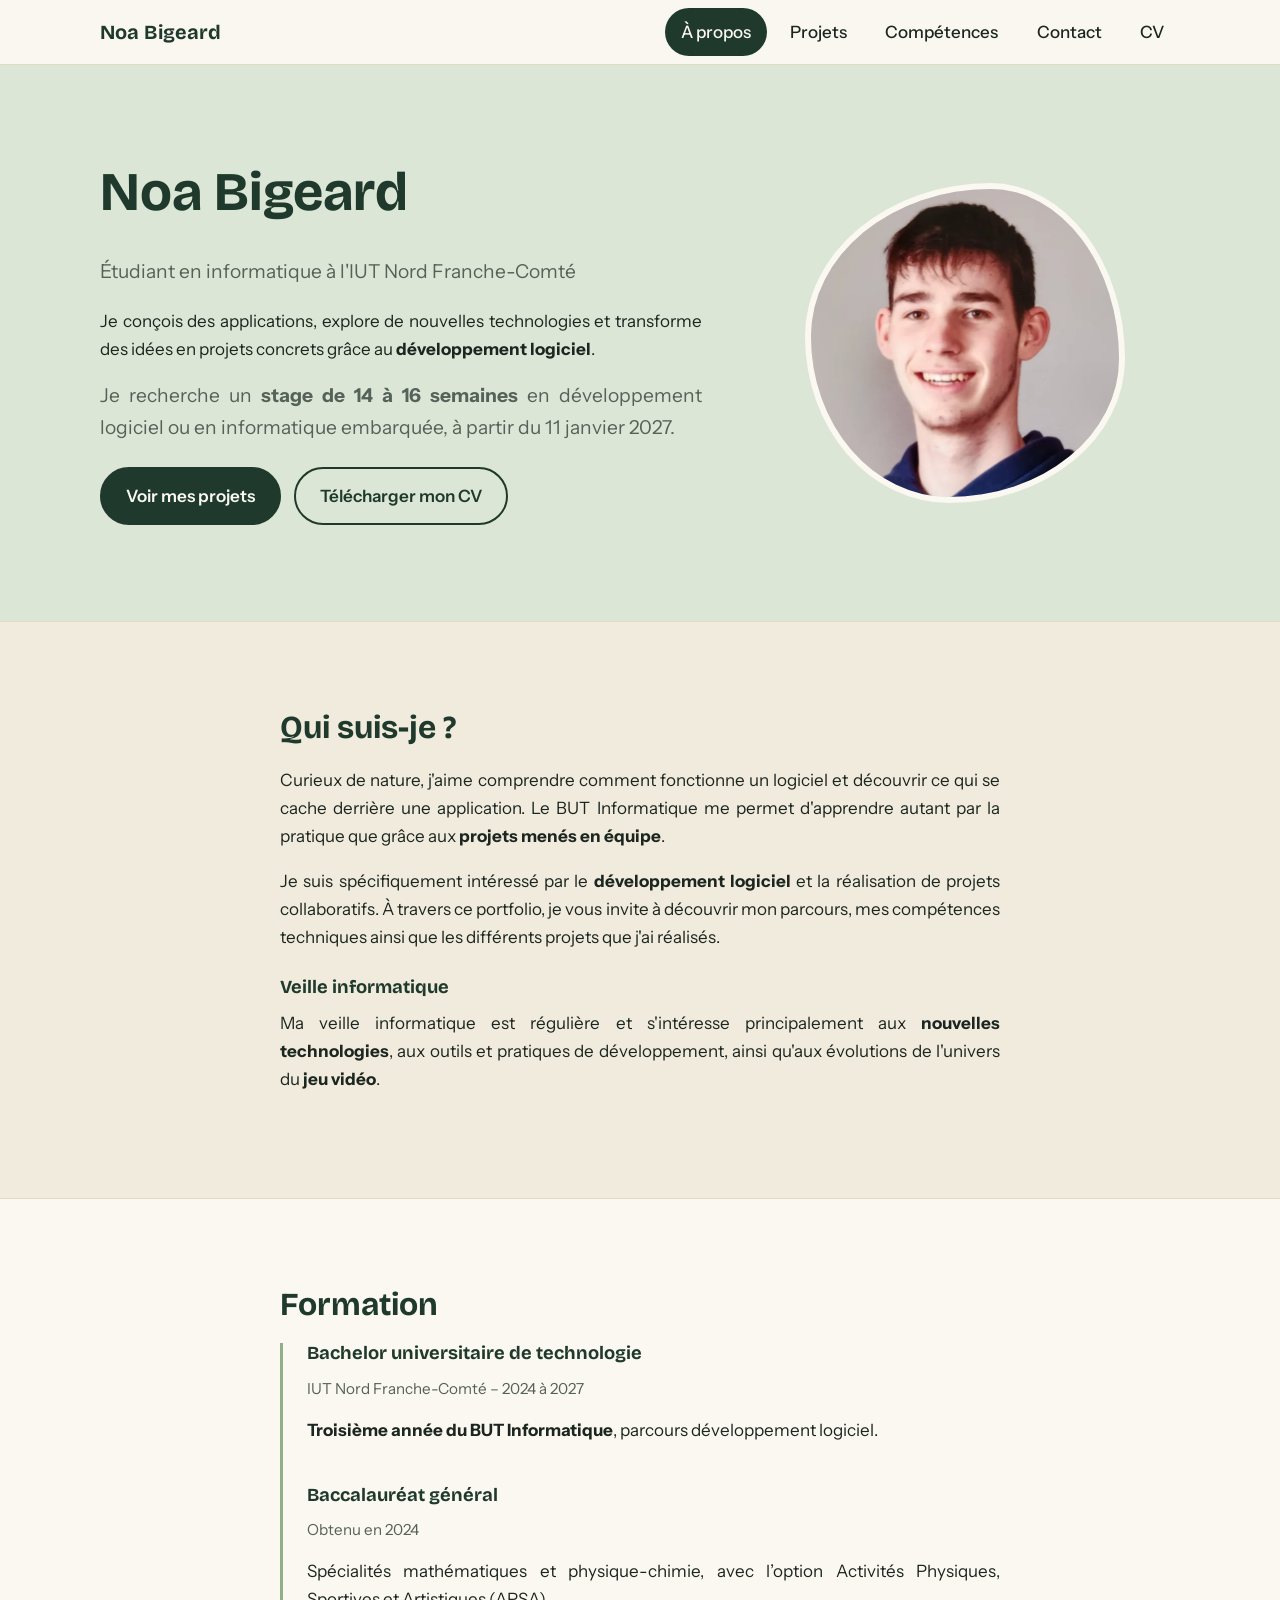
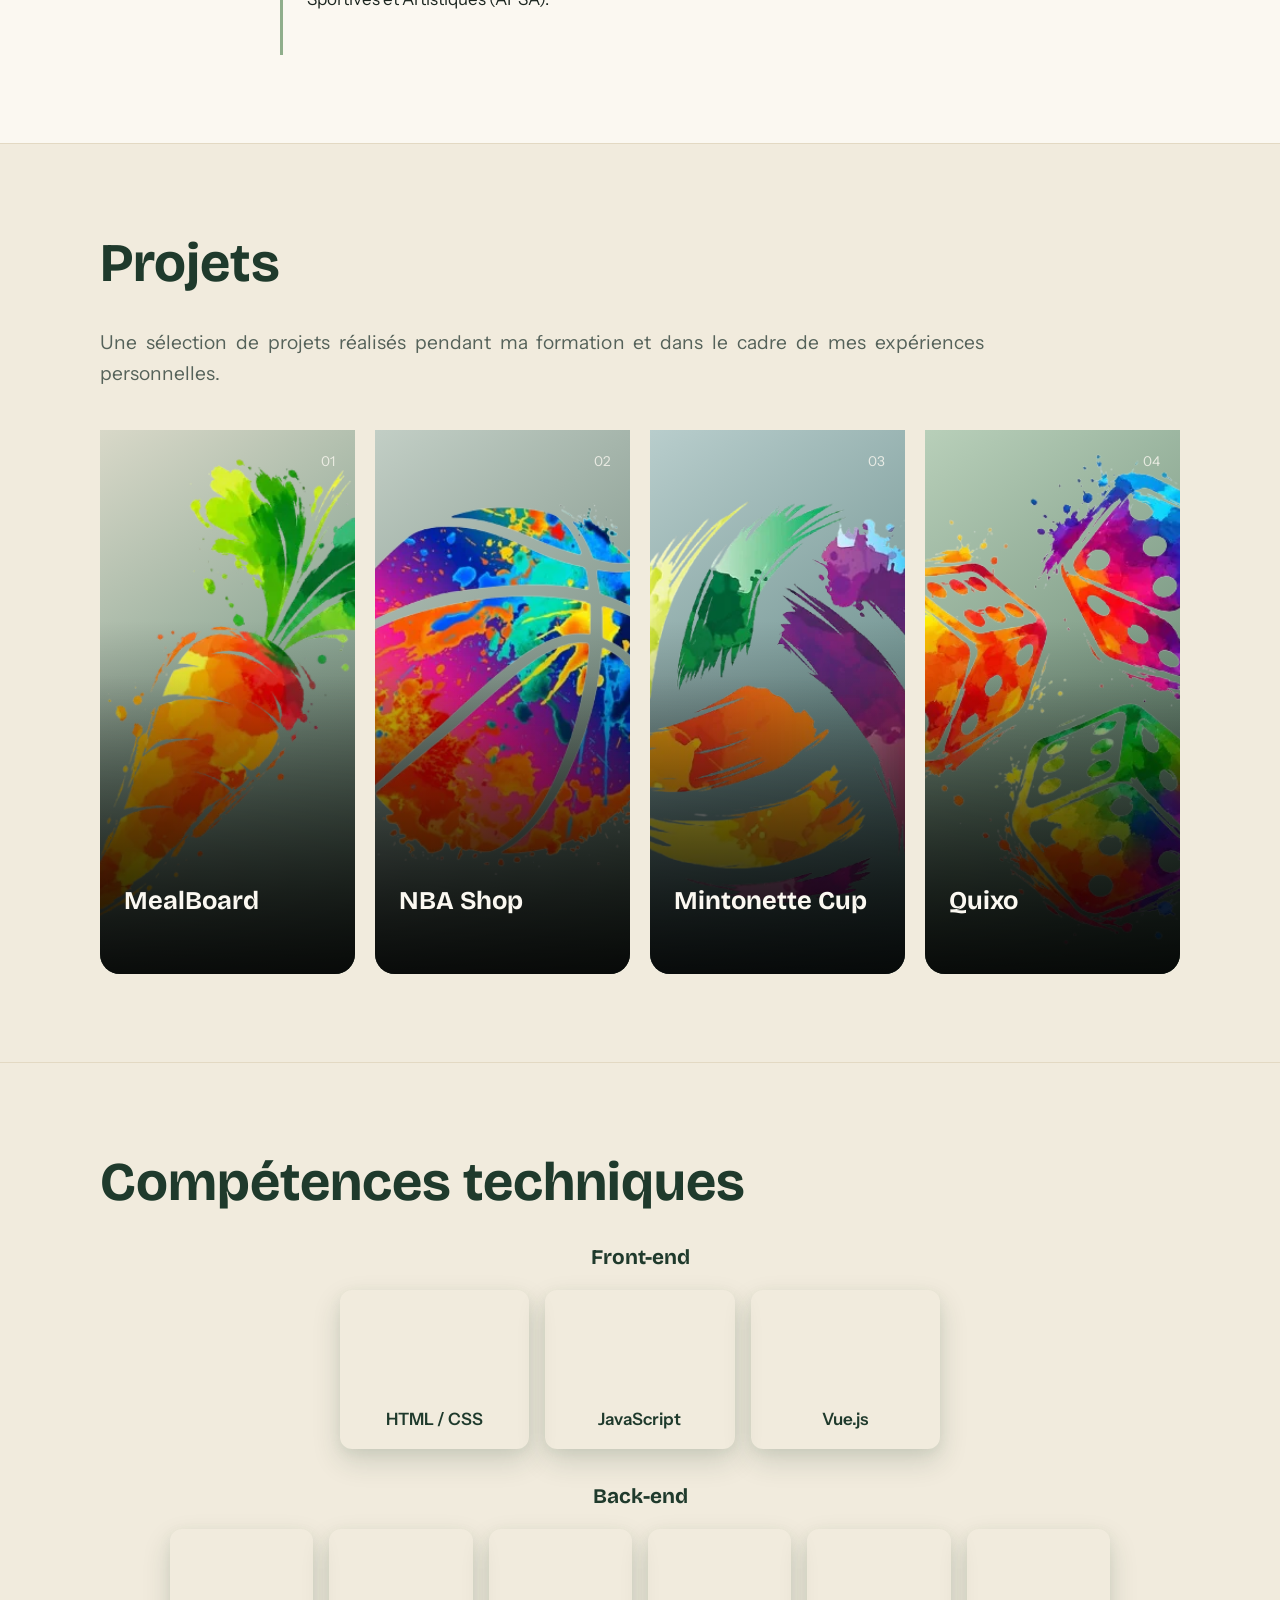
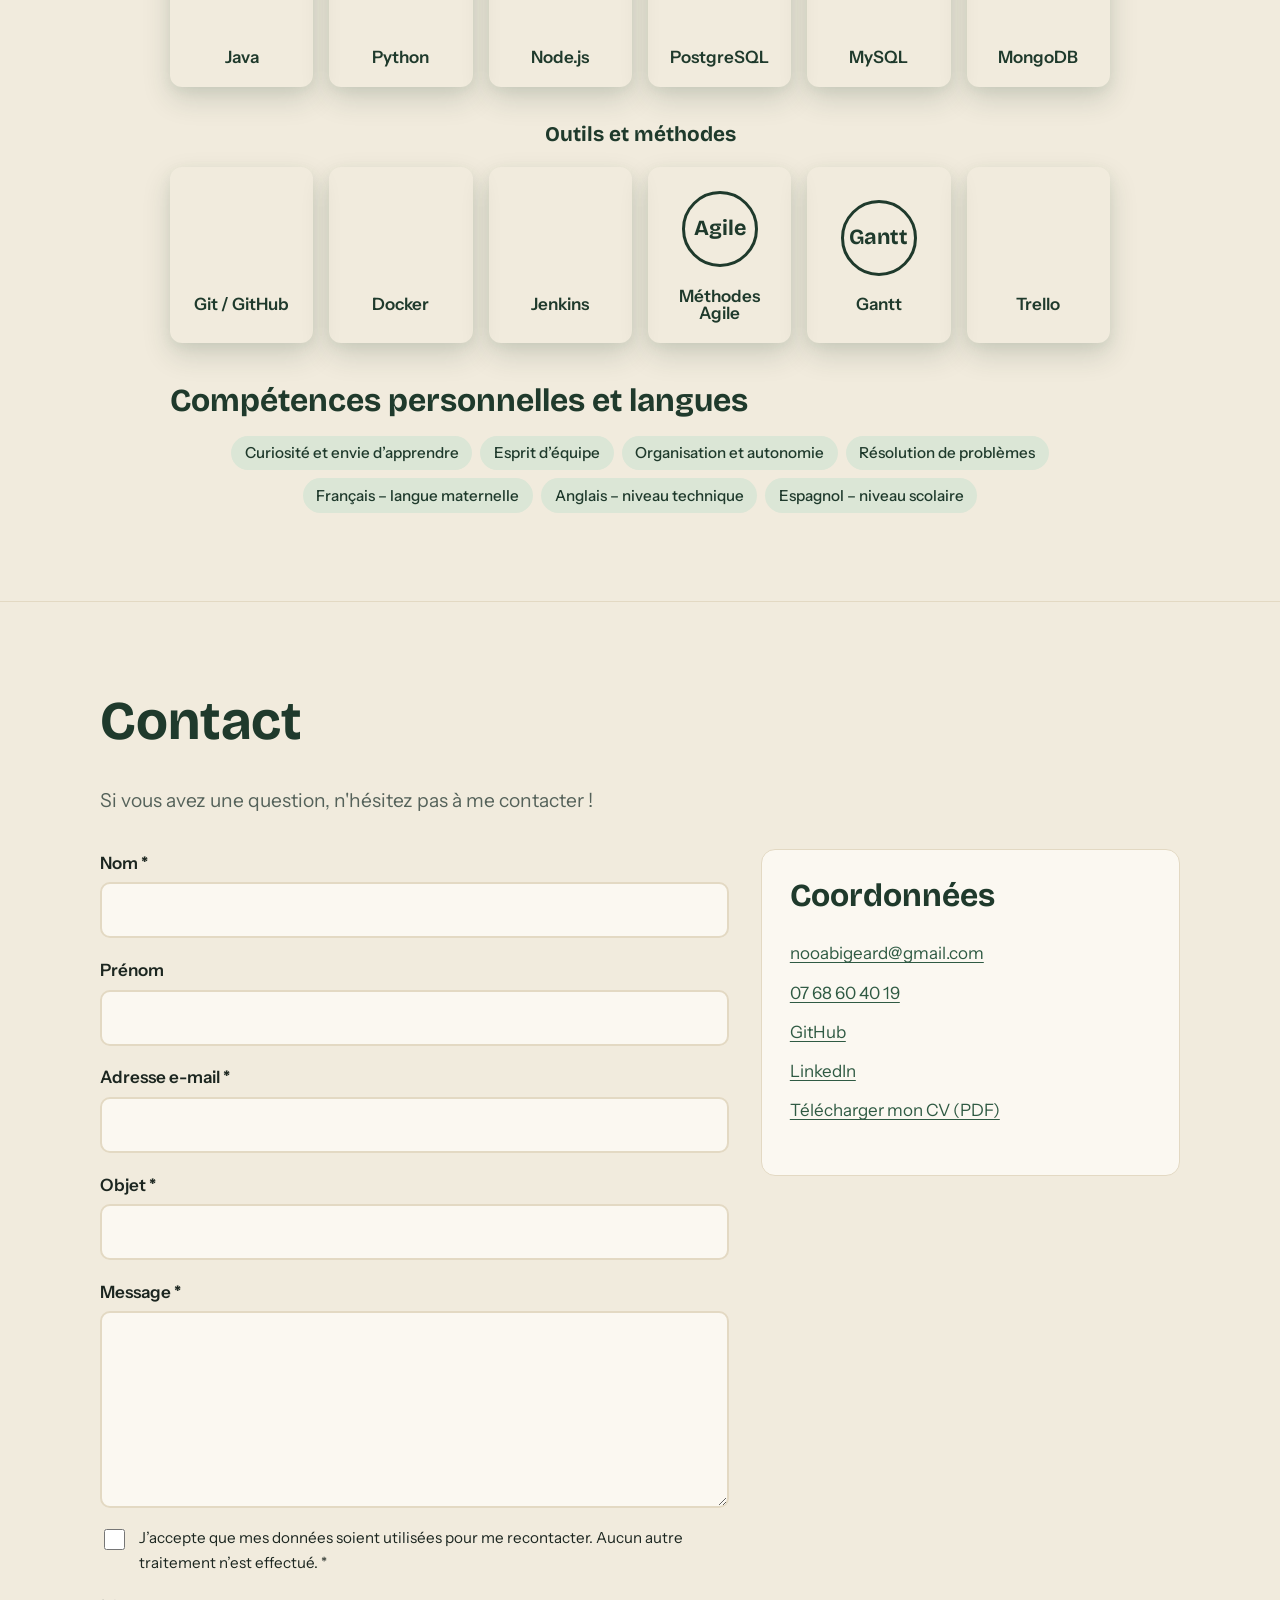
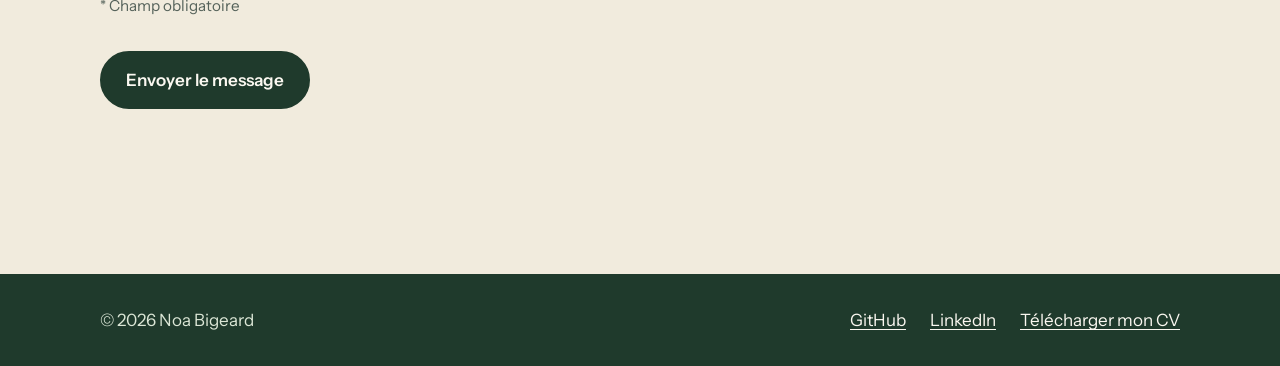
==== commit 622b746b: "fin" ====
--- a/index.html
+++ b/index.html
@@ -57,6 +57,11 @@
               Je conçois des applications, explore de nouvelles technologies et
               transforme des idées en projets concrets grâce au
               <strong>développement logiciel</strong>.
+            </p>
+            <p class="lead">
+              Je recherche un <strong>stage de 14 à 16 semaines</strong> en
+              développement logiciel ou en informatique embarquée, à partir du
+              11 janvier 2027.
             </p>
             <div class="actions">
               <a class="btn" href="#projets">Voir mes projets</a>
